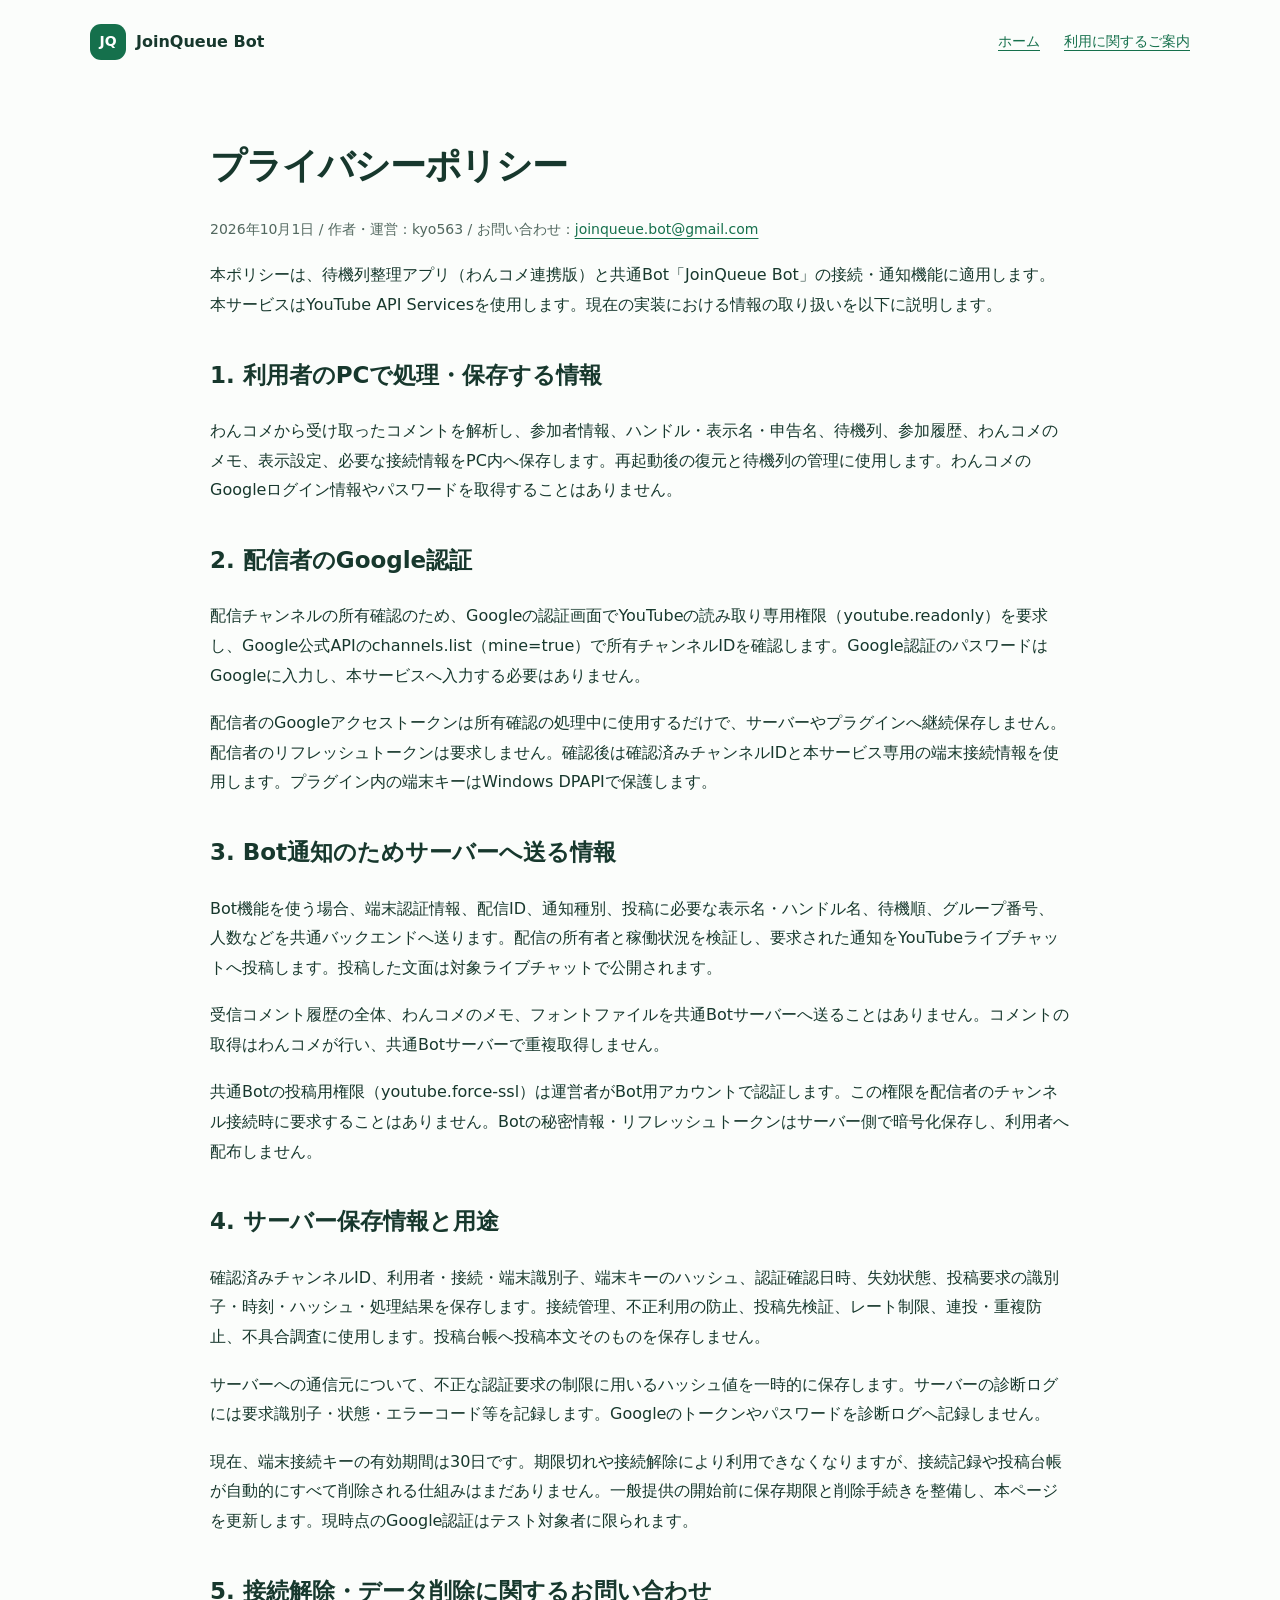
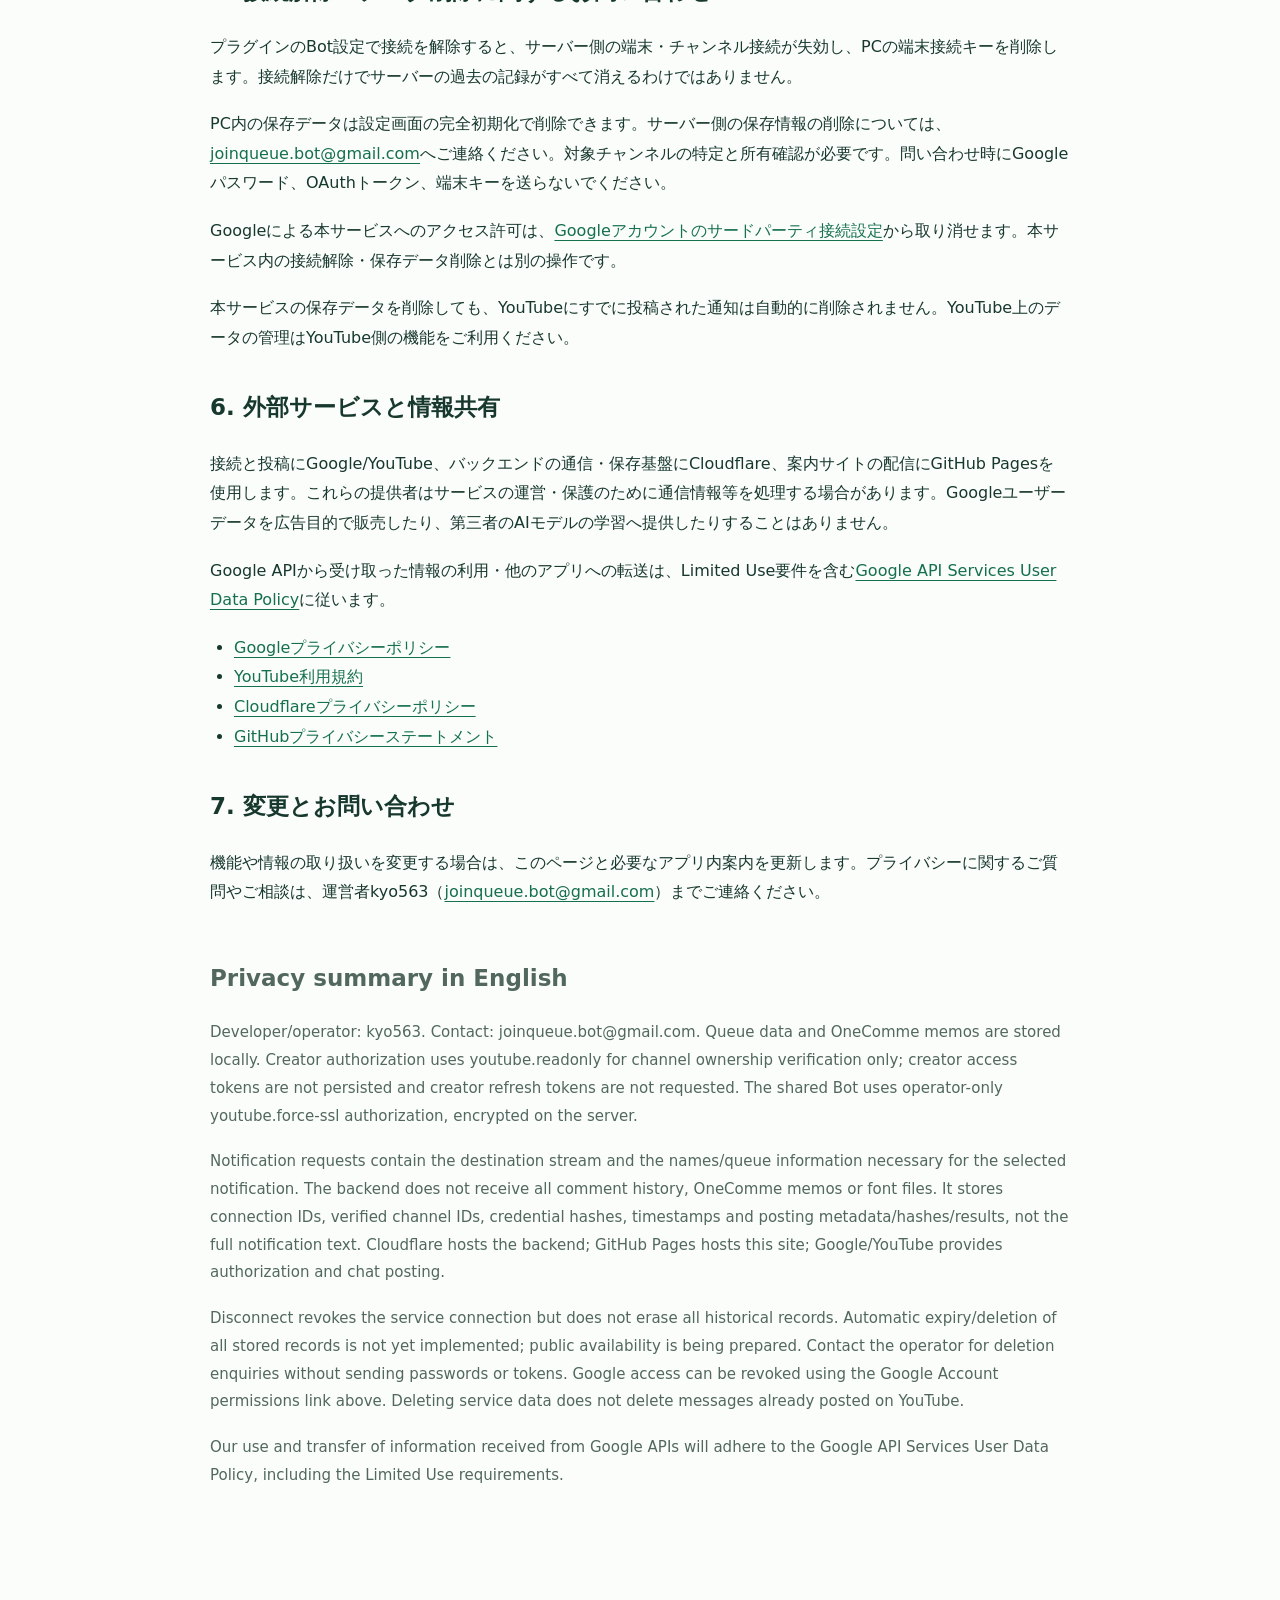
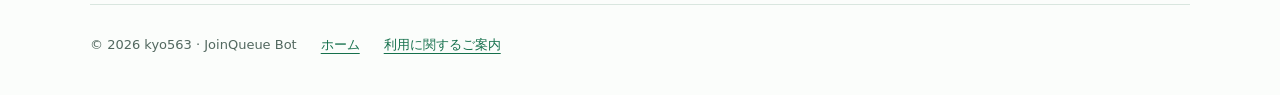
==== privacy.html @ 66d7b916 "Publish JoinQueue application and privacy information" ====
<!doctype html>
<html lang="ja"><head><meta charset="utf-8"><meta name="viewport" content="width=device-width,initial-scale=1"><meta name="author" content="kyo563"><title>プライバシーポリシー | JoinQueue Bot</title><link rel="stylesheet" href="styles.css"></head>
<body><header class="wrap nav"><a class="brand" href="./"><span class="mark" aria-hidden="true">JQ</span> JoinQueue Bot</a><nav><a href="./">ホーム</a><a href="terms.html">利用に関するご案内</a></nav></header><main class="wrap document"><h1>プライバシーポリシー</h1><p class="meta">2026年10月1日 / 作者・運営：kyo563 / お問い合わせ：<a href="mailto:joinqueue.bot@gmail.com">joinqueue.bot@gmail.com</a></p><p>本ポリシーは、待機列整理アプリ（わんコメ連携版）と共通Bot「JoinQueue Bot」の接続・通知機能に適用します。本サービスはYouTube API Servicesを使用します。現在の実装における情報の取り扱いを以下に説明します。</p>
<h2>1. 利用者のPCで処理・保存する情報</h2><p>わんコメから受け取ったコメントを解析し、参加者情報、ハンドル・表示名・申告名、待機列、参加履歴、わんコメのメモ、表示設定、必要な接続情報をPC内へ保存します。再起動後の復元と待機列の管理に使用します。わんコメのGoogleログイン情報やパスワードを取得することはありません。</p>
<h2>2. 配信者のGoogle認証</h2><p>配信チャンネルの所有確認のため、Googleの認証画面でYouTubeの読み取り専用権限（youtube.readonly）を要求し、Google公式APIのchannels.list（mine=true）で所有チャンネルIDを確認します。Google認証のパスワードはGoogleに入力し、本サービスへ入力する必要はありません。</p><p>配信者のGoogleアクセストークンは所有確認の処理中に使用するだけで、サーバーやプラグインへ継続保存しません。配信者のリフレッシュトークンは要求しません。確認後は確認済みチャンネルIDと本サービス専用の端末接続情報を使用します。プラグイン内の端末キーはWindows DPAPIで保護します。</p>
<h2>3. Bot通知のためサーバーへ送る情報</h2><p>Bot機能を使う場合、端末認証情報、配信ID、通知種別、投稿に必要な表示名・ハンドル名、待機順、グループ番号、人数などを共通バックエンドへ送ります。配信の所有者と稼働状況を検証し、要求された通知をYouTubeライブチャットへ投稿します。投稿した文面は対象ライブチャットで公開されます。</p><p>受信コメント履歴の全体、わんコメのメモ、フォントファイルを共通Botサーバーへ送ることはありません。コメントの取得はわんコメが行い、共通Botサーバーで重複取得しません。</p><p>共通Botの投稿用権限（youtube.force-ssl）は運営者がBot用アカウントで認証します。この権限を配信者のチャンネル接続時に要求することはありません。Botの秘密情報・リフレッシュトークンはサーバー側で暗号化保存し、利用者へ配布しません。</p>
<h2>4. サーバー保存情報と用途</h2><p>確認済みチャンネルID、利用者・接続・端末識別子、端末キーのハッシュ、認証確認日時、失効状態、投稿要求の識別子・時刻・ハッシュ・処理結果を保存します。接続管理、不正利用の防止、投稿先検証、レート制限、連投・重複防止、不具合調査に使用します。投稿台帳へ投稿本文そのものを保存しません。</p><p>サーバーへの通信元について、不正な認証要求の制限に用いるハッシュ値を一時的に保存します。サーバーの診断ログには要求識別子・状態・エラーコード等を記録します。Googleのトークンやパスワードを診断ログへ記録しません。</p><p>現在、端末接続キーの有効期間は30日です。期限切れや接続解除により利用できなくなりますが、接続記録や投稿台帳が自動的にすべて削除される仕組みはまだありません。一般提供の開始前に保存期限と削除手続きを整備し、本ページを更新します。現時点のGoogle認証はテスト対象者に限られます。</p>
<h2>5. 接続解除・データ削除に関するお問い合わせ</h2><p>プラグインのBot設定で接続を解除すると、サーバー側の端末・チャンネル接続が失効し、PCの端末接続キーを削除します。接続解除だけでサーバーの過去の記録がすべて消えるわけではありません。</p><p>PC内の保存データは設定画面の完全初期化で削除できます。サーバー側の保存情報の削除については、<a href="mailto:joinqueue.bot@gmail.com">joinqueue.bot@gmail.com</a>へご連絡ください。対象チャンネルの特定と所有確認が必要です。問い合わせ時にGoogleパスワード、OAuthトークン、端末キーを送らないでください。</p><p>Googleによる本サービスへのアクセス許可は、<a href="https://security.google.com/settings/security/permissions">Googleアカウントのサードパーティ接続設定</a>から取り消せます。本サービス内の接続解除・保存データ削除とは別の操作です。</p><p>本サービスの保存データを削除しても、YouTubeにすでに投稿された通知は自動的に削除されません。YouTube上のデータの管理はYouTube側の機能をご利用ください。</p>
<h2>6. 外部サービスと情報共有</h2><p>接続と投稿にGoogle/YouTube、バックエンドの通信・保存基盤にCloudflare、案内サイトの配信にGitHub Pagesを使用します。これらの提供者はサービスの運営・保護のために通信情報等を処理する場合があります。Googleユーザーデータを広告目的で販売したり、第三者のAIモデルの学習へ提供したりすることはありません。</p><p>Google APIから受け取った情報の利用・他のアプリへの転送は、Limited Use要件を含む<a href="https://developers.google.com/terms/api-services-user-data-policy">Google API Services User Data Policy</a>に従います。</p><ul><li><a href="https://policies.google.com/privacy">Googleプライバシーポリシー</a></li><li><a href="https://www.youtube.com/t/terms">YouTube利用規約</a></li><li><a href="https://www.cloudflare.com/privacypolicy/">Cloudflareプライバシーポリシー</a></li><li><a href="https://docs.github.com/en/site-policy/privacy-policies/github-general-privacy-statement">GitHubプライバシーステートメント</a></li></ul>
<h2>7. 変更とお問い合わせ</h2><p>機能や情報の取り扱いを変更する場合は、このページと必要なアプリ内案内を更新します。プライバシーに関するご質問やご相談は、運営者kyo563（<a href="mailto:joinqueue.bot@gmail.com">joinqueue.bot@gmail.com</a>）までご連絡ください。</p>
<section lang="en" class="english"><h2>Privacy summary in English</h2><p>Developer/operator: kyo563. Contact: joinqueue.bot@gmail.com. Queue data and OneComme memos are stored locally. Creator authorization uses youtube.readonly for channel ownership verification only; creator access tokens are not persisted and creator refresh tokens are not requested. The shared Bot uses operator-only youtube.force-ssl authorization, encrypted on the server.</p><p>Notification requests contain the destination stream and the names/queue information necessary for the selected notification. The backend does not receive all comment history, OneComme memos or font files. It stores connection IDs, verified channel IDs, credential hashes, timestamps and posting metadata/hashes/results, not the full notification text. Cloudflare hosts the backend; GitHub Pages hosts this site; Google/YouTube provides authorization and chat posting.</p><p>Disconnect revokes the service connection but does not erase all historical records. Automatic expiry/deletion of all stored records is not yet implemented; public availability is being prepared. Contact the operator for deletion enquiries without sending passwords or tokens. Google access can be revoked using the Google Account permissions link above. Deleting service data does not delete messages already posted on YouTube.</p><p>Our use and transfer of information received from Google APIs will adhere to the Google API Services User Data Policy, including the Limited Use requirements.</p></section>
</main><footer class="wrap"><span>© 2026 kyo563 · JoinQueue Bot</span><a href="./">ホーム</a><a href="terms.html">利用に関するご案内</a></footer></body></html>
---- styles.css ----
:root{color-scheme:light;--ink:#17382d;--muted:#52685f;--green:#15704c;--line:#d9e6df;--paper:#fbfdfb;--wash:#eff7f0}*{box-sizing:border-box}html{scroll-behavior:smooth}body{margin:0;background:var(--paper);color:var(--ink);font:16px/1.85 system-ui,-apple-system,"Segoe UI","Yu Gothic",sans-serif}a{color:var(--green);text-underline-offset:4px}a:hover{color:#0a422c}a:focus-visible{outline:3px solid #66a980;outline-offset:4px}.wrap{width:min(1100px,calc(100% - 48px));margin:auto}.nav{display:flex;align-items:center;justify-content:space-between;gap:24px;padding:24px 0}.brand{display:flex;align-items:center;gap:10px;text-decoration:none;font-weight:750;color:var(--ink);white-space:nowrap}.mark{display:grid;place-items:center;width:36px;height:36px;border-radius:11px;background:var(--green);color:white;font-size:14px}.nav nav{display:flex;gap:24px;font-size:14px}.hero{padding:72px 0 80px}.eyebrow{color:var(--green);font-size:13px;font-weight:750;letter-spacing:.08em}h1{font-size:clamp(34px,5.3vw,62px);line-height:1.35;letter-spacing:-.03em;margin:18px 0 26px}h2{font-size:26px;line-height:1.5;margin:0 0 24px}h3{font-size:20px;line-height:1.6;margin:14px 0}p{margin:0 0 18px}.lead{font-size:19px;color:var(--muted)}.actions{display:flex;gap:14px;flex-wrap:wrap;margin:30px 0 18px}.button{display:inline-block;padding:12px 22px;border-radius:10px;background:var(--green);color:white;text-decoration:none;font-weight:650;border:1px solid var(--green)}.button:hover{background:#10583c;color:white}.secondary{background:white;color:var(--green)}.secondary:hover{background:var(--wash);color:var(--green)}.small{font-size:13px;color:var(--muted)}.cards{display:grid;grid-template-columns:repeat(3,1fr);gap:20px}.cards article{background:var(--wash);padding:28px;border-radius:16px}.cards p:last-child{font-size:15px;color:var(--muted);margin-bottom:0}.panel{margin:56px 0;padding:32px;border:1px solid var(--line);border-radius:16px;background:white}.panel ol{padding-left:24px}.panel li{padding-left:4px;margin:12px 0}.notice{padding:16px 20px;border-left:4px solid #59916b;background:var(--wash);font-size:14px}.english{margin:54px 0;color:var(--muted);font-size:15px}code{font-size:.9em;overflow-wrap:anywhere}footer{border-top:1px solid var(--line);padding:28px 0 38px;display:flex;gap:24px;flex-wrap:wrap;font-size:13px;color:var(--muted)}.document{max-width:860px;padding:40px 0 60px}.document h1{font-size:36px}.document h2{font-size:23px;margin-top:38px}.document ul{padding-left:24px}.document .meta{color:var(--muted);font-size:14px}.document a{overflow-wrap:anywhere}@media(max-width:760px){.wrap{width:calc(100% - 32px)}.nav{align-items:flex-start;flex-direction:column;gap:12px}.nav nav{gap:18px;flex-wrap:wrap}.hero{padding:38px 0 48px}.lead{font-size:17px}.cards{grid-template-columns:1fr}.panel{padding:22px;margin:36px 0}.document h1{font-size:28px}.document{padding-top:24px}footer{gap:14px}}
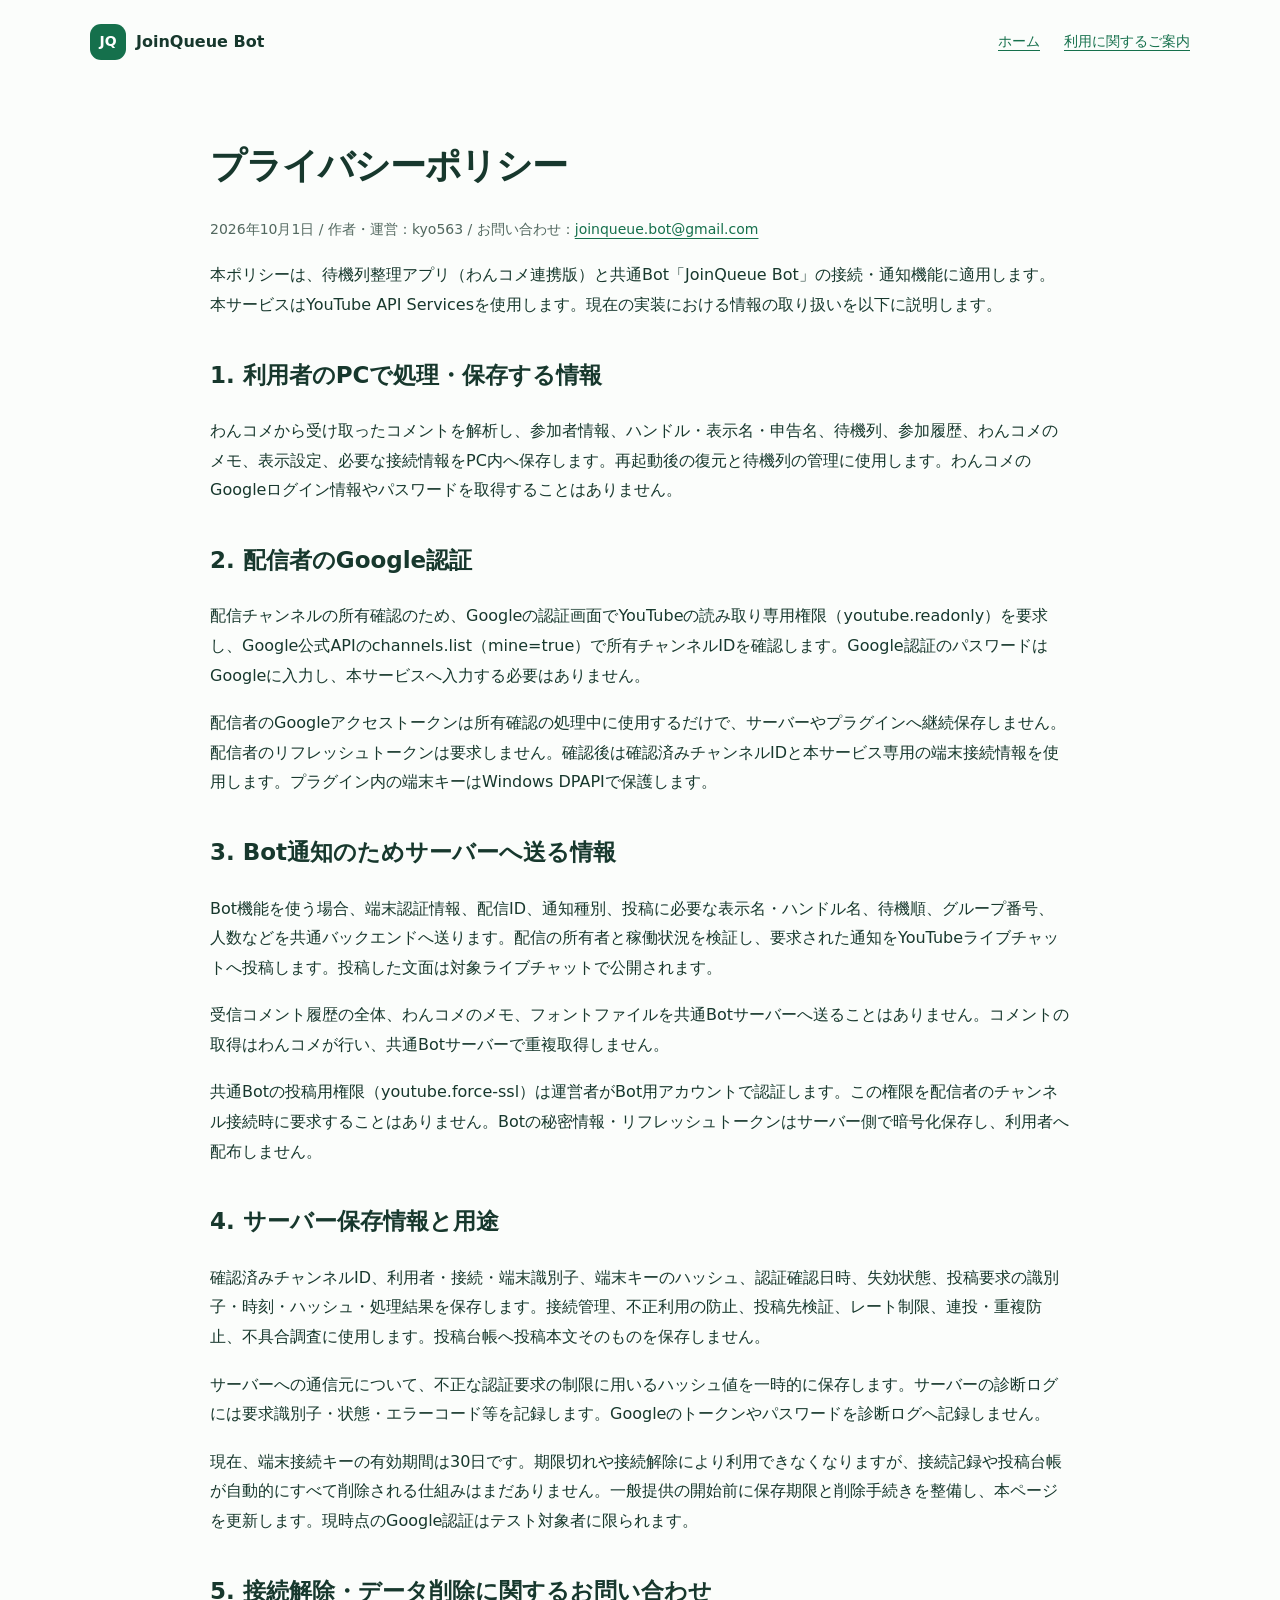
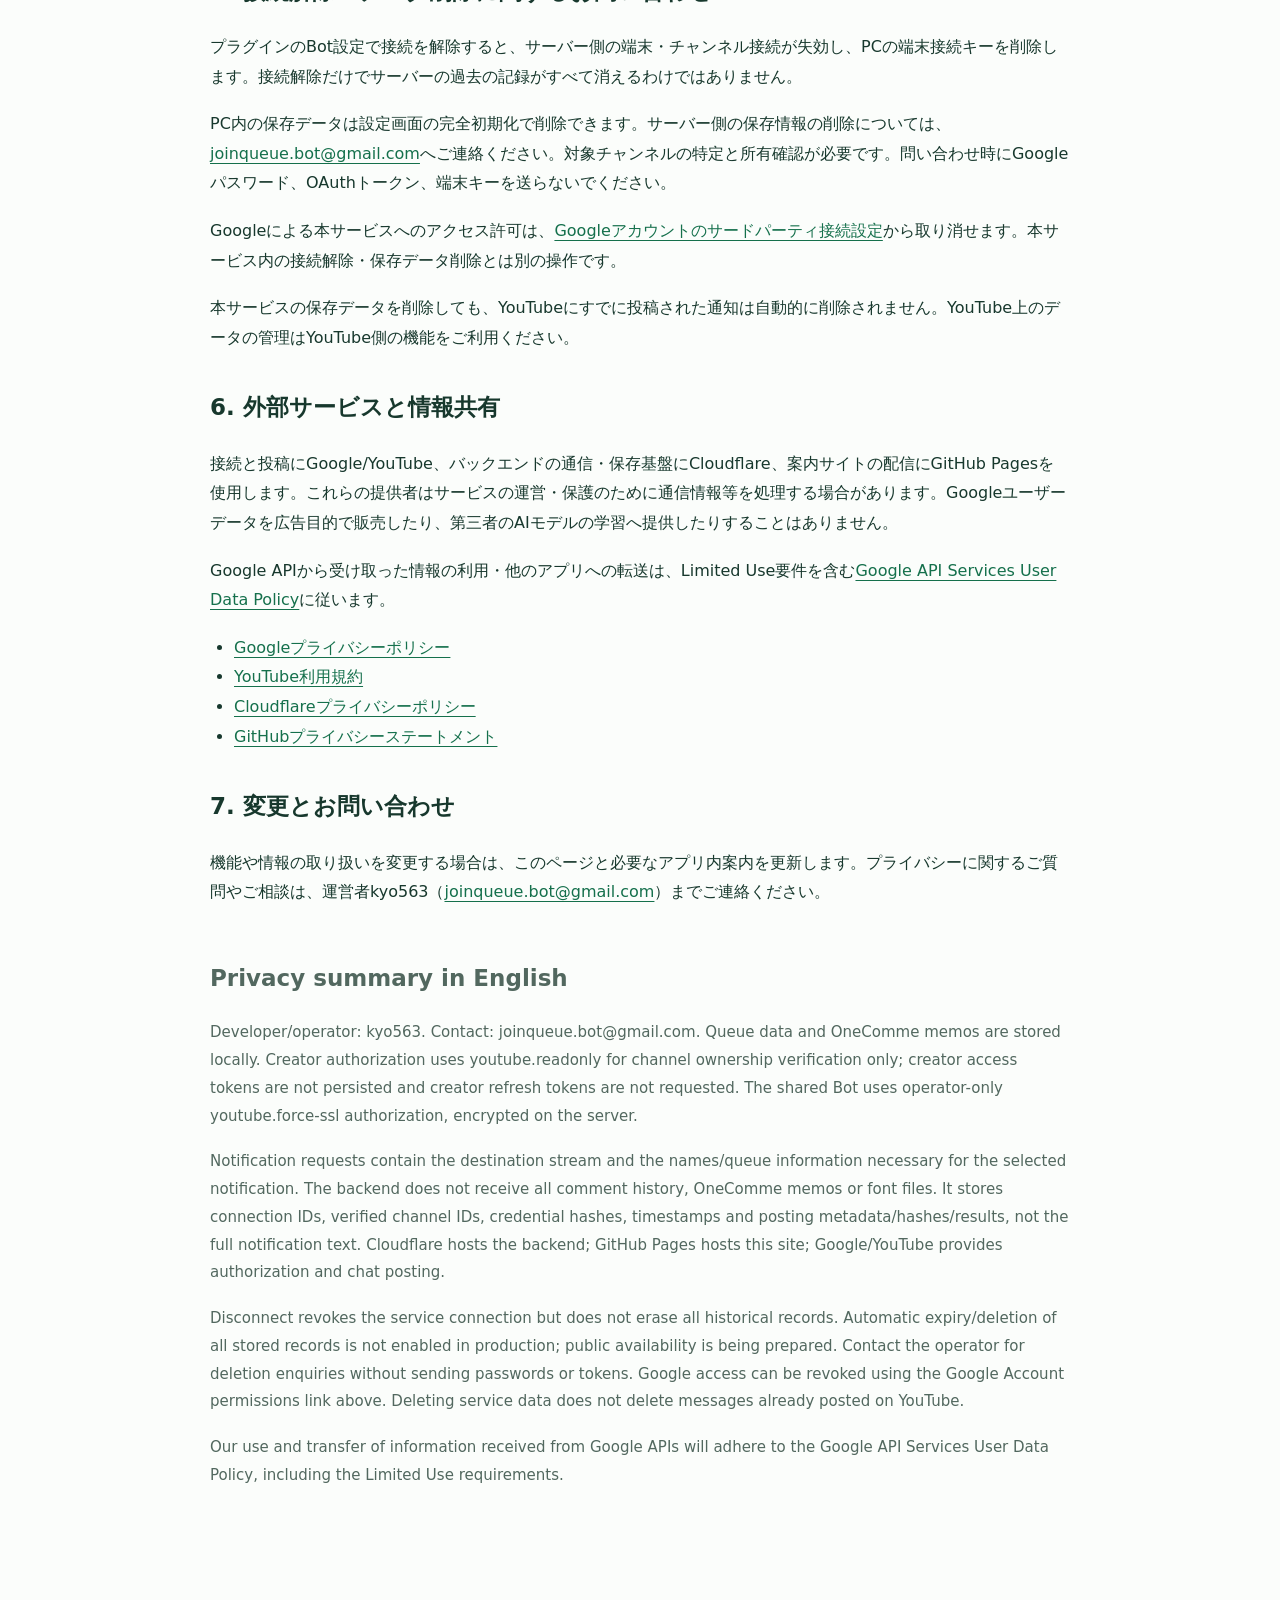
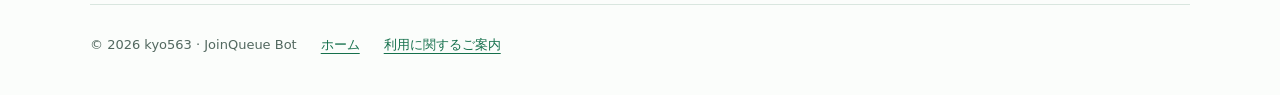
==== commit 7045b111: "Clarify production data lifecycle is not enabled" ====
--- a/privacy.html
+++ b/privacy.html
@@ -8,5 +8,5 @@
 <h2>5. 接続解除・データ削除に関するお問い合わせ</h2><p>プラグインのBot設定で接続を解除すると、サーバー側の端末・チャンネル接続が失効し、PCの端末接続キーを削除します。接続解除だけでサーバーの過去の記録がすべて消えるわけではありません。</p><p>PC内の保存データは設定画面の完全初期化で削除できます。サーバー側の保存情報の削除については、<a href="mailto:joinqueue.bot@gmail.com">joinqueue.bot@gmail.com</a>へご連絡ください。対象チャンネルの特定と所有確認が必要です。問い合わせ時にGoogleパスワード、OAuthトークン、端末キーを送らないでください。</p><p>Googleによる本サービスへのアクセス許可は、<a href="https://security.google.com/settings/security/permissions">Googleアカウントのサードパーティ接続設定</a>から取り消せます。本サービス内の接続解除・保存データ削除とは別の操作です。</p><p>本サービスの保存データを削除しても、YouTubeにすでに投稿された通知は自動的に削除されません。YouTube上のデータの管理はYouTube側の機能をご利用ください。</p>
 <h2>6. 外部サービスと情報共有</h2><p>接続と投稿にGoogle/YouTube、バックエンドの通信・保存基盤にCloudflare、案内サイトの配信にGitHub Pagesを使用します。これらの提供者はサービスの運営・保護のために通信情報等を処理する場合があります。Googleユーザーデータを広告目的で販売したり、第三者のAIモデルの学習へ提供したりすることはありません。</p><p>Google APIから受け取った情報の利用・他のアプリへの転送は、Limited Use要件を含む<a href="https://developers.google.com/terms/api-services-user-data-policy">Google API Services User Data Policy</a>に従います。</p><ul><li><a href="https://policies.google.com/privacy">Googleプライバシーポリシー</a></li><li><a href="https://www.youtube.com/t/terms">YouTube利用規約</a></li><li><a href="https://www.cloudflare.com/privacypolicy/">Cloudflareプライバシーポリシー</a></li><li><a href="https://docs.github.com/en/site-policy/privacy-policies/github-general-privacy-statement">GitHubプライバシーステートメント</a></li></ul>
 <h2>7. 変更とお問い合わせ</h2><p>機能や情報の取り扱いを変更する場合は、このページと必要なアプリ内案内を更新します。プライバシーに関するご質問やご相談は、運営者kyo563（<a href="mailto:joinqueue.bot@gmail.com">joinqueue.bot@gmail.com</a>）までご連絡ください。</p>
-<section lang="en" class="english"><h2>Privacy summary in English</h2><p>Developer/operator: kyo563. Contact: joinqueue.bot@gmail.com. Queue data and OneComme memos are stored locally. Creator authorization uses youtube.readonly for channel ownership verification only; creator access tokens are not persisted and creator refresh tokens are not requested. The shared Bot uses operator-only youtube.force-ssl authorization, encrypted on the server.</p><p>Notification requests contain the destination stream and the names/queue information necessary for the selected notification. The backend does not receive all comment history, OneComme memos or font files. It stores connection IDs, verified channel IDs, credential hashes, timestamps and posting metadata/hashes/results, not the full notification text. Cloudflare hosts the backend; GitHub Pages hosts this site; Google/YouTube provides authorization and chat posting.</p><p>Disconnect revokes the service connection but does not erase all historical records. Automatic expiry/deletion of all stored records is not yet implemented; public availability is being prepared. Contact the operator for deletion enquiries without sending passwords or tokens. Google access can be revoked using the Google Account permissions link above. Deleting service data does not delete messages already posted on YouTube.</p><p>Our use and transfer of information received from Google APIs will adhere to the Google API Services User Data Policy, including the Limited Use requirements.</p></section>
+<section lang="en" class="english"><h2>Privacy summary in English</h2><p>Developer/operator: kyo563. Contact: joinqueue.bot@gmail.com. Queue data and OneComme memos are stored locally. Creator authorization uses youtube.readonly for channel ownership verification only; creator access tokens are not persisted and creator refresh tokens are not requested. The shared Bot uses operator-only youtube.force-ssl authorization, encrypted on the server.</p><p>Notification requests contain the destination stream and the names/queue information necessary for the selected notification. The backend does not receive all comment history, OneComme memos or font files. It stores connection IDs, verified channel IDs, credential hashes, timestamps and posting metadata/hashes/results, not the full notification text. Cloudflare hosts the backend; GitHub Pages hosts this site; Google/YouTube provides authorization and chat posting.</p><p>Disconnect revokes the service connection but does not erase all historical records. Automatic expiry/deletion of all stored records is not enabled in production; public availability is being prepared. Contact the operator for deletion enquiries without sending passwords or tokens. Google access can be revoked using the Google Account permissions link above. Deleting service data does not delete messages already posted on YouTube.</p><p>Our use and transfer of information received from Google APIs will adhere to the Google API Services User Data Policy, including the Limited Use requirements.</p></section>
 </main><footer class="wrap"><span>© 2026 kyo563 · JoinQueue Bot</span><a href="./">ホーム</a><a href="terms.html">利用に関するご案内</a></footer></body></html>
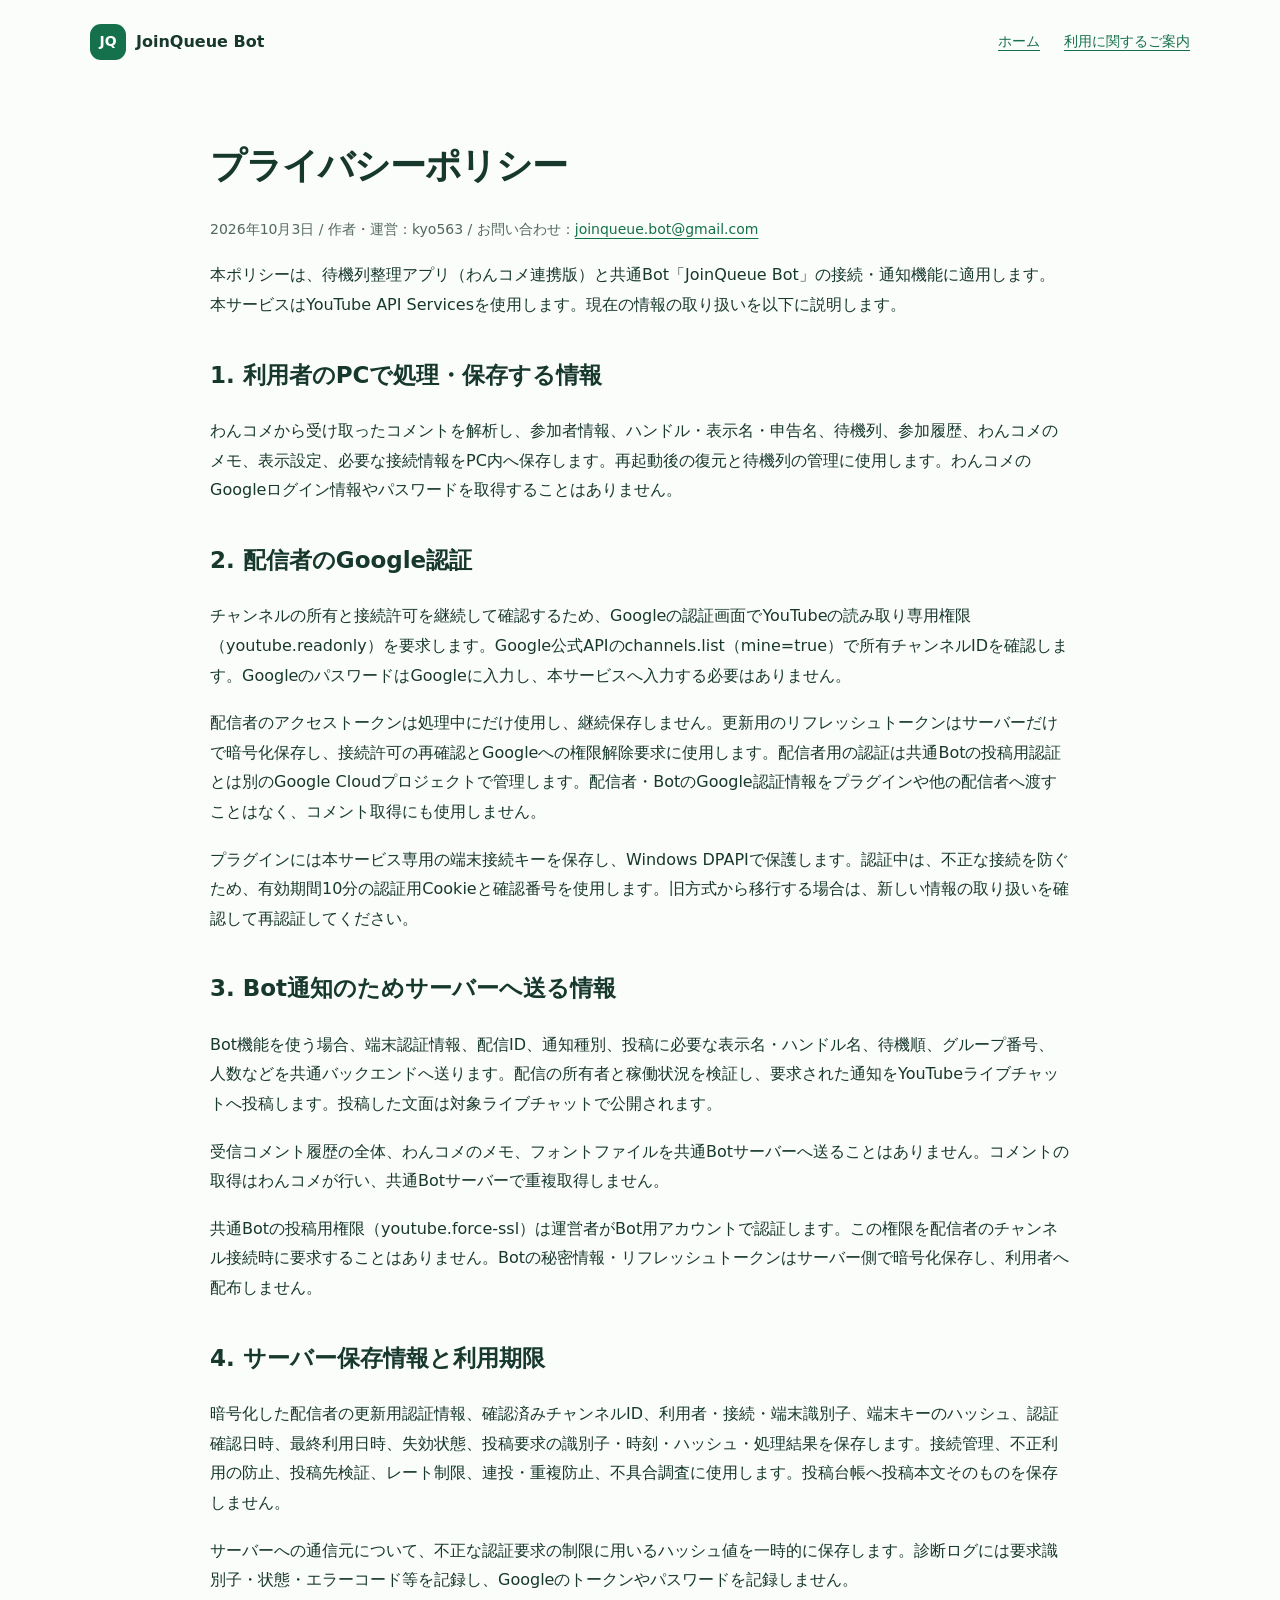
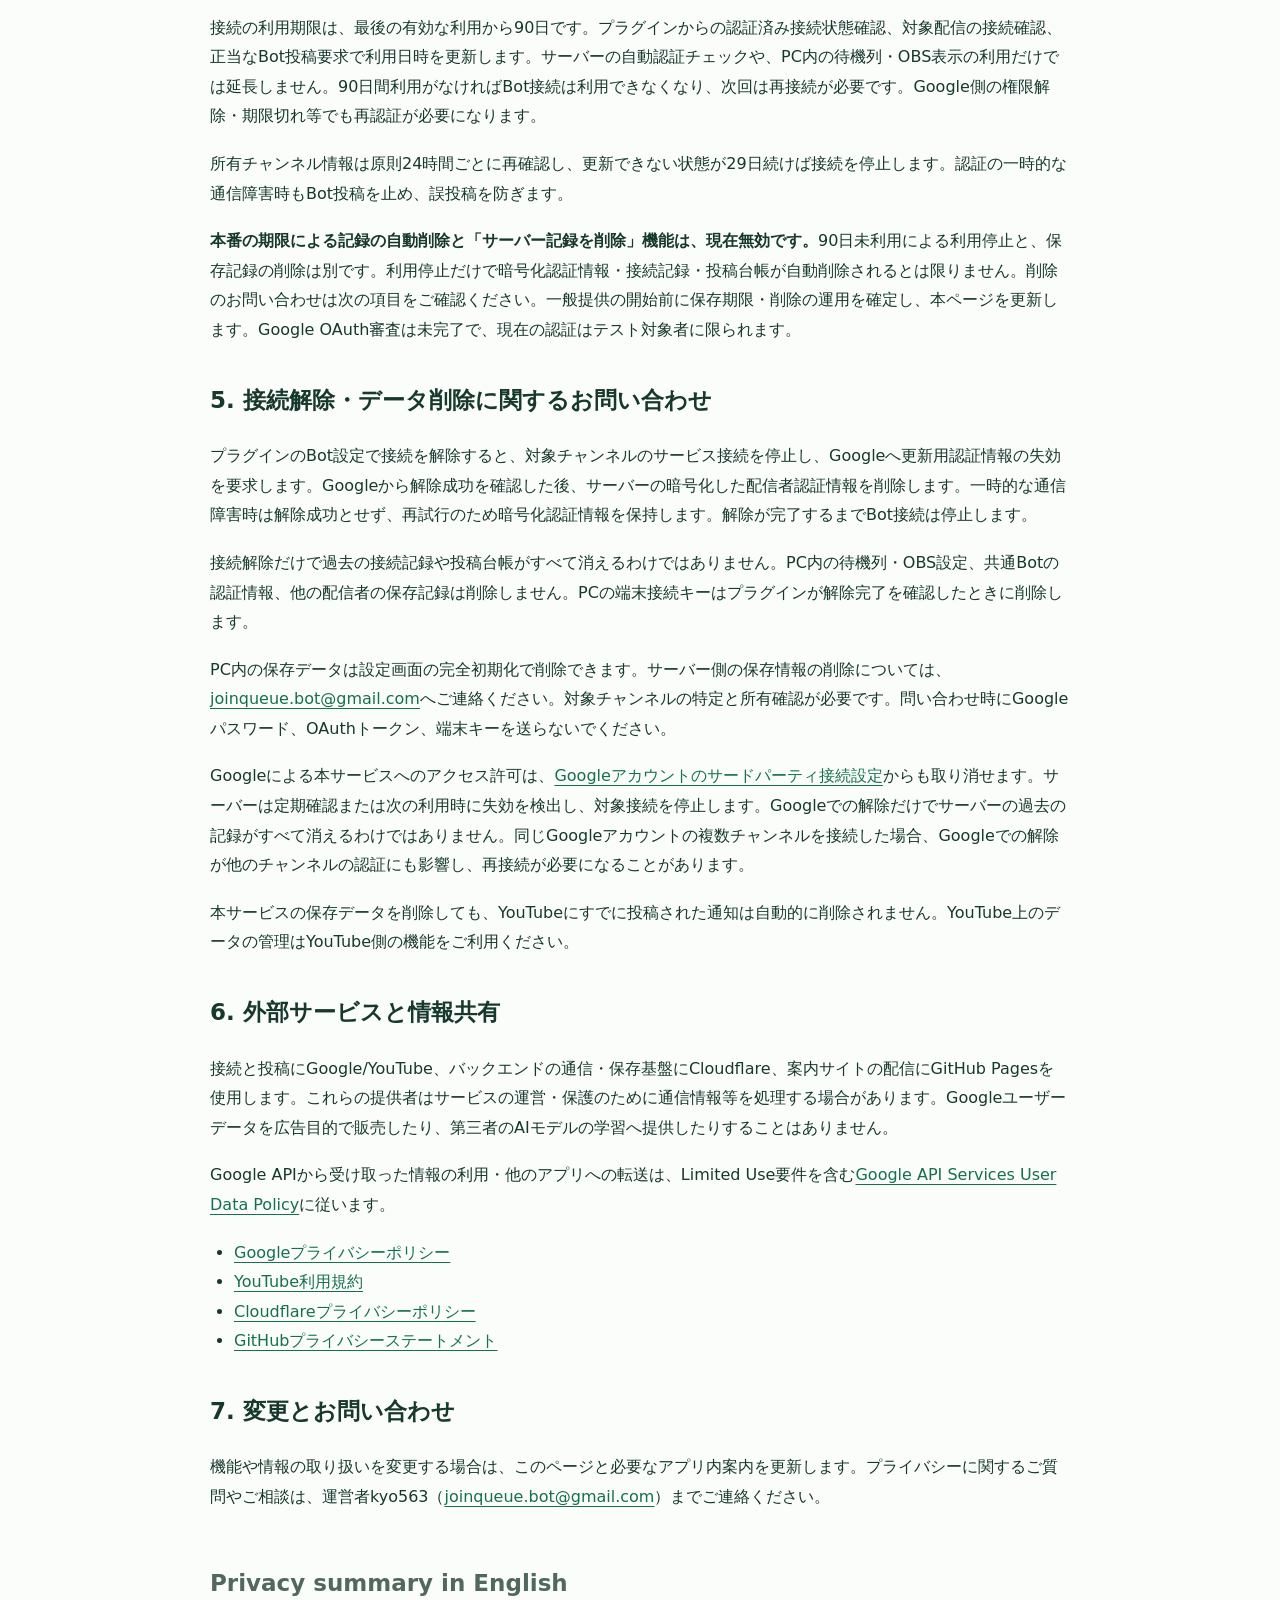
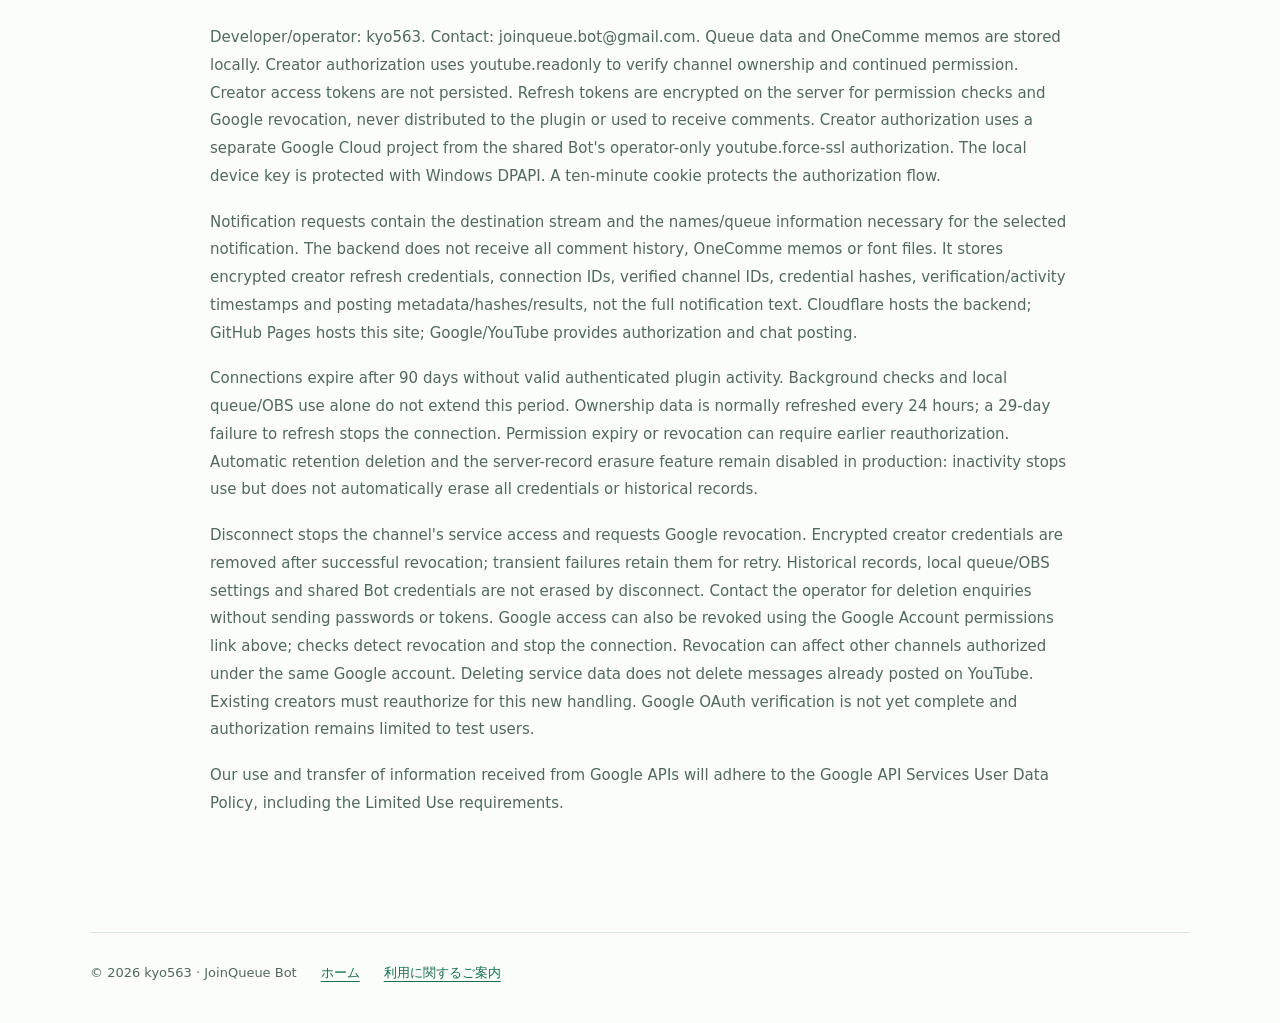
==== commit efac1094: "Update privacy policy for encrypted creator authorization" ====
--- a/privacy.html
+++ b/privacy.html
@@ -1,12 +1,12 @@
 <!doctype html>
 <html lang="ja"><head><meta charset="utf-8"><meta name="viewport" content="width=device-width,initial-scale=1"><meta name="author" content="kyo563"><title>プライバシーポリシー | JoinQueue Bot</title><link rel="stylesheet" href="styles.css"></head>
-<body><header class="wrap nav"><a class="brand" href="./"><span class="mark" aria-hidden="true">JQ</span> JoinQueue Bot</a><nav><a href="./">ホーム</a><a href="terms.html">利用に関するご案内</a></nav></header><main class="wrap document"><h1>プライバシーポリシー</h1><p class="meta">2026年10月1日 / 作者・運営：kyo563 / お問い合わせ：<a href="mailto:joinqueue.bot@gmail.com">joinqueue.bot@gmail.com</a></p><p>本ポリシーは、待機列整理アプリ（わんコメ連携版）と共通Bot「JoinQueue Bot」の接続・通知機能に適用します。本サービスはYouTube API Servicesを使用します。現在の実装における情報の取り扱いを以下に説明します。</p>
+<body><header class="wrap nav"><a class="brand" href="./"><span class="mark" aria-hidden="true">JQ</span> JoinQueue Bot</a><nav><a href="./">ホーム</a><a href="terms.html">利用に関するご案内</a></nav></header><main class="wrap document"><h1>プライバシーポリシー</h1><p class="meta">2026年10月3日 / 作者・運営：kyo563 / お問い合わせ：<a href="mailto:joinqueue.bot@gmail.com">joinqueue.bot@gmail.com</a></p><p>本ポリシーは、待機列整理アプリ（わんコメ連携版）と共通Bot「JoinQueue Bot」の接続・通知機能に適用します。本サービスはYouTube API Servicesを使用します。現在の情報の取り扱いを以下に説明します。</p>
 <h2>1. 利用者のPCで処理・保存する情報</h2><p>わんコメから受け取ったコメントを解析し、参加者情報、ハンドル・表示名・申告名、待機列、参加履歴、わんコメのメモ、表示設定、必要な接続情報をPC内へ保存します。再起動後の復元と待機列の管理に使用します。わんコメのGoogleログイン情報やパスワードを取得することはありません。</p>
-<h2>2. 配信者のGoogle認証</h2><p>配信チャンネルの所有確認のため、Googleの認証画面でYouTubeの読み取り専用権限（youtube.readonly）を要求し、Google公式APIのchannels.list（mine=true）で所有チャンネルIDを確認します。Google認証のパスワードはGoogleに入力し、本サービスへ入力する必要はありません。</p><p>配信者のGoogleアクセストークンは所有確認の処理中に使用するだけで、サーバーやプラグインへ継続保存しません。配信者のリフレッシュトークンは要求しません。確認後は確認済みチャンネルIDと本サービス専用の端末接続情報を使用します。プラグイン内の端末キーはWindows DPAPIで保護します。</p>
+<h2>2. 配信者のGoogle認証</h2><p>チャンネルの所有と接続許可を継続して確認するため、Googleの認証画面でYouTubeの読み取り専用権限（youtube.readonly）を要求します。Google公式APIのchannels.list（mine=true）で所有チャンネルIDを確認します。GoogleのパスワードはGoogleに入力し、本サービスへ入力する必要はありません。</p><p>配信者のアクセストークンは処理中にだけ使用し、継続保存しません。更新用のリフレッシュトークンはサーバーだけで暗号化保存し、接続許可の再確認とGoogleへの権限解除要求に使用します。配信者用の認証は共通Botの投稿用認証とは別のGoogle Cloudプロジェクトで管理します。配信者・BotのGoogle認証情報をプラグインや他の配信者へ渡すことはなく、コメント取得にも使用しません。</p><p>プラグインには本サービス専用の端末接続キーを保存し、Windows DPAPIで保護します。認証中は、不正な接続を防ぐため、有効期間10分の認証用Cookieと確認番号を使用します。旧方式から移行する場合は、新しい情報の取り扱いを確認して再認証してください。</p>
 <h2>3. Bot通知のためサーバーへ送る情報</h2><p>Bot機能を使う場合、端末認証情報、配信ID、通知種別、投稿に必要な表示名・ハンドル名、待機順、グループ番号、人数などを共通バックエンドへ送ります。配信の所有者と稼働状況を検証し、要求された通知をYouTubeライブチャットへ投稿します。投稿した文面は対象ライブチャットで公開されます。</p><p>受信コメント履歴の全体、わんコメのメモ、フォントファイルを共通Botサーバーへ送ることはありません。コメントの取得はわんコメが行い、共通Botサーバーで重複取得しません。</p><p>共通Botの投稿用権限（youtube.force-ssl）は運営者がBot用アカウントで認証します。この権限を配信者のチャンネル接続時に要求することはありません。Botの秘密情報・リフレッシュトークンはサーバー側で暗号化保存し、利用者へ配布しません。</p>
-<h2>4. サーバー保存情報と用途</h2><p>確認済みチャンネルID、利用者・接続・端末識別子、端末キーのハッシュ、認証確認日時、失効状態、投稿要求の識別子・時刻・ハッシュ・処理結果を保存します。接続管理、不正利用の防止、投稿先検証、レート制限、連投・重複防止、不具合調査に使用します。投稿台帳へ投稿本文そのものを保存しません。</p><p>サーバーへの通信元について、不正な認証要求の制限に用いるハッシュ値を一時的に保存します。サーバーの診断ログには要求識別子・状態・エラーコード等を記録します。Googleのトークンやパスワードを診断ログへ記録しません。</p><p>現在、端末接続キーの有効期間は30日です。期限切れや接続解除により利用できなくなりますが、接続記録や投稿台帳が自動的にすべて削除される仕組みはまだありません。一般提供の開始前に保存期限と削除手続きを整備し、本ページを更新します。現時点のGoogle認証はテスト対象者に限られます。</p>
-<h2>5. 接続解除・データ削除に関するお問い合わせ</h2><p>プラグインのBot設定で接続を解除すると、サーバー側の端末・チャンネル接続が失効し、PCの端末接続キーを削除します。接続解除だけでサーバーの過去の記録がすべて消えるわけではありません。</p><p>PC内の保存データは設定画面の完全初期化で削除できます。サーバー側の保存情報の削除については、<a href="mailto:joinqueue.bot@gmail.com">joinqueue.bot@gmail.com</a>へご連絡ください。対象チャンネルの特定と所有確認が必要です。問い合わせ時にGoogleパスワード、OAuthトークン、端末キーを送らないでください。</p><p>Googleによる本サービスへのアクセス許可は、<a href="https://security.google.com/settings/security/permissions">Googleアカウントのサードパーティ接続設定</a>から取り消せます。本サービス内の接続解除・保存データ削除とは別の操作です。</p><p>本サービスの保存データを削除しても、YouTubeにすでに投稿された通知は自動的に削除されません。YouTube上のデータの管理はYouTube側の機能をご利用ください。</p>
+<h2>4. サーバー保存情報と利用期限</h2><p>暗号化した配信者の更新用認証情報、確認済みチャンネルID、利用者・接続・端末識別子、端末キーのハッシュ、認証確認日時、最終利用日時、失効状態、投稿要求の識別子・時刻・ハッシュ・処理結果を保存します。接続管理、不正利用の防止、投稿先検証、レート制限、連投・重複防止、不具合調査に使用します。投稿台帳へ投稿本文そのものを保存しません。</p><p>サーバーへの通信元について、不正な認証要求の制限に用いるハッシュ値を一時的に保存します。診断ログには要求識別子・状態・エラーコード等を記録し、Googleのトークンやパスワードを記録しません。</p><p>接続の利用期限は、最後の有効な利用から90日です。プラグインからの認証済み接続状態確認、対象配信の接続確認、正当なBot投稿要求で利用日時を更新します。サーバーの自動認証チェックや、PC内の待機列・OBS表示の利用だけでは延長しません。90日間利用がなければBot接続は利用できなくなり、次回は再接続が必要です。Google側の権限解除・期限切れ等でも再認証が必要になります。</p><p>所有チャンネル情報は原則24時間ごとに再確認し、更新できない状態が29日続けば接続を停止します。認証の一時的な通信障害時もBot投稿を止め、誤投稿を防ぎます。</p><p><strong>本番の期限による記録の自動削除と「サーバー記録を削除」機能は、現在無効です。</strong>90日未利用による利用停止と、保存記録の削除は別です。利用停止だけで暗号化認証情報・接続記録・投稿台帳が自動削除されるとは限りません。削除のお問い合わせは次の項目をご確認ください。一般提供の開始前に保存期限・削除の運用を確定し、本ページを更新します。Google OAuth審査は未完了で、現在の認証はテスト対象者に限られます。</p>
+<h2>5. 接続解除・データ削除に関するお問い合わせ</h2><p>プラグインのBot設定で接続を解除すると、対象チャンネルのサービス接続を停止し、Googleへ更新用認証情報の失効を要求します。Googleから解除成功を確認した後、サーバーの暗号化した配信者認証情報を削除します。一時的な通信障害時は解除成功とせず、再試行のため暗号化認証情報を保持します。解除が完了するまでBot接続は停止します。</p><p>接続解除だけで過去の接続記録や投稿台帳がすべて消えるわけではありません。PC内の待機列・OBS設定、共通Botの認証情報、他の配信者の保存記録は削除しません。PCの端末接続キーはプラグインが解除完了を確認したときに削除します。</p><p>PC内の保存データは設定画面の完全初期化で削除できます。サーバー側の保存情報の削除については、<a href="mailto:joinqueue.bot@gmail.com">joinqueue.bot@gmail.com</a>へご連絡ください。対象チャンネルの特定と所有確認が必要です。問い合わせ時にGoogleパスワード、OAuthトークン、端末キーを送らないでください。</p><p>Googleによる本サービスへのアクセス許可は、<a href="https://security.google.com/settings/security/permissions">Googleアカウントのサードパーティ接続設定</a>からも取り消せます。サーバーは定期確認または次の利用時に失効を検出し、対象接続を停止します。Googleでの解除だけでサーバーの過去の記録がすべて消えるわけではありません。同じGoogleアカウントの複数チャンネルを接続した場合、Googleでの解除が他のチャンネルの認証にも影響し、再接続が必要になることがあります。</p><p>本サービスの保存データを削除しても、YouTubeにすでに投稿された通知は自動的に削除されません。YouTube上のデータの管理はYouTube側の機能をご利用ください。</p>
 <h2>6. 外部サービスと情報共有</h2><p>接続と投稿にGoogle/YouTube、バックエンドの通信・保存基盤にCloudflare、案内サイトの配信にGitHub Pagesを使用します。これらの提供者はサービスの運営・保護のために通信情報等を処理する場合があります。Googleユーザーデータを広告目的で販売したり、第三者のAIモデルの学習へ提供したりすることはありません。</p><p>Google APIから受け取った情報の利用・他のアプリへの転送は、Limited Use要件を含む<a href="https://developers.google.com/terms/api-services-user-data-policy">Google API Services User Data Policy</a>に従います。</p><ul><li><a href="https://policies.google.com/privacy">Googleプライバシーポリシー</a></li><li><a href="https://www.youtube.com/t/terms">YouTube利用規約</a></li><li><a href="https://www.cloudflare.com/privacypolicy/">Cloudflareプライバシーポリシー</a></li><li><a href="https://docs.github.com/en/site-policy/privacy-policies/github-general-privacy-statement">GitHubプライバシーステートメント</a></li></ul>
 <h2>7. 変更とお問い合わせ</h2><p>機能や情報の取り扱いを変更する場合は、このページと必要なアプリ内案内を更新します。プライバシーに関するご質問やご相談は、運営者kyo563（<a href="mailto:joinqueue.bot@gmail.com">joinqueue.bot@gmail.com</a>）までご連絡ください。</p>
-<section lang="en" class="english"><h2>Privacy summary in English</h2><p>Developer/operator: kyo563. Contact: joinqueue.bot@gmail.com. Queue data and OneComme memos are stored locally. Creator authorization uses youtube.readonly for channel ownership verification only; creator access tokens are not persisted and creator refresh tokens are not requested. The shared Bot uses operator-only youtube.force-ssl authorization, encrypted on the server.</p><p>Notification requests contain the destination stream and the names/queue information necessary for the selected notification. The backend does not receive all comment history, OneComme memos or font files. It stores connection IDs, verified channel IDs, credential hashes, timestamps and posting metadata/hashes/results, not the full notification text. Cloudflare hosts the backend; GitHub Pages hosts this site; Google/YouTube provides authorization and chat posting.</p><p>Disconnect revokes the service connection but does not erase all historical records. Automatic expiry/deletion of all stored records is not enabled in production; public availability is being prepared. Contact the operator for deletion enquiries without sending passwords or tokens. Google access can be revoked using the Google Account permissions link above. Deleting service data does not delete messages already posted on YouTube.</p><p>Our use and transfer of information received from Google APIs will adhere to the Google API Services User Data Policy, including the Limited Use requirements.</p></section>
+<section lang="en" class="english"><h2>Privacy summary in English</h2><p>Developer/operator: kyo563. Contact: joinqueue.bot@gmail.com. Queue data and OneComme memos are stored locally. Creator authorization uses youtube.readonly to verify channel ownership and continued permission. Creator access tokens are not persisted. Refresh tokens are encrypted on the server for permission checks and Google revocation, never distributed to the plugin or used to receive comments. Creator authorization uses a separate Google Cloud project from the shared Bot's operator-only youtube.force-ssl authorization. The local device key is protected with Windows DPAPI. A ten-minute cookie protects the authorization flow.</p><p>Notification requests contain the destination stream and the names/queue information necessary for the selected notification. The backend does not receive all comment history, OneComme memos or font files. It stores encrypted creator refresh credentials, connection IDs, verified channel IDs, credential hashes, verification/activity timestamps and posting metadata/hashes/results, not the full notification text. Cloudflare hosts the backend; GitHub Pages hosts this site; Google/YouTube provides authorization and chat posting.</p><p>Connections expire after 90 days without valid authenticated plugin activity. Background checks and local queue/OBS use alone do not extend this period. Ownership data is normally refreshed every 24 hours; a 29-day failure to refresh stops the connection. Permission expiry or revocation can require earlier reauthorization. Automatic retention deletion and the server-record erasure feature remain disabled in production: inactivity stops use but does not automatically erase all credentials or historical records.</p><p>Disconnect stops the channel's service access and requests Google revocation. Encrypted creator credentials are removed after successful revocation; transient failures retain them for retry. Historical records, local queue/OBS settings and shared Bot credentials are not erased by disconnect. Contact the operator for deletion enquiries without sending passwords or tokens. Google access can also be revoked using the Google Account permissions link above; checks detect revocation and stop the connection. Revocation can affect other channels authorized under the same Google account. Deleting service data does not delete messages already posted on YouTube. Existing creators must reauthorize for this new handling. Google OAuth verification is not yet complete and authorization remains limited to test users.</p><p>Our use and transfer of information received from Google APIs will adhere to the Google API Services User Data Policy, including the Limited Use requirements.</p></section>
 </main><footer class="wrap"><span>© 2026 kyo563 · JoinQueue Bot</span><a href="./">ホーム</a><a href="terms.html">利用に関するご案内</a></footer></body></html>
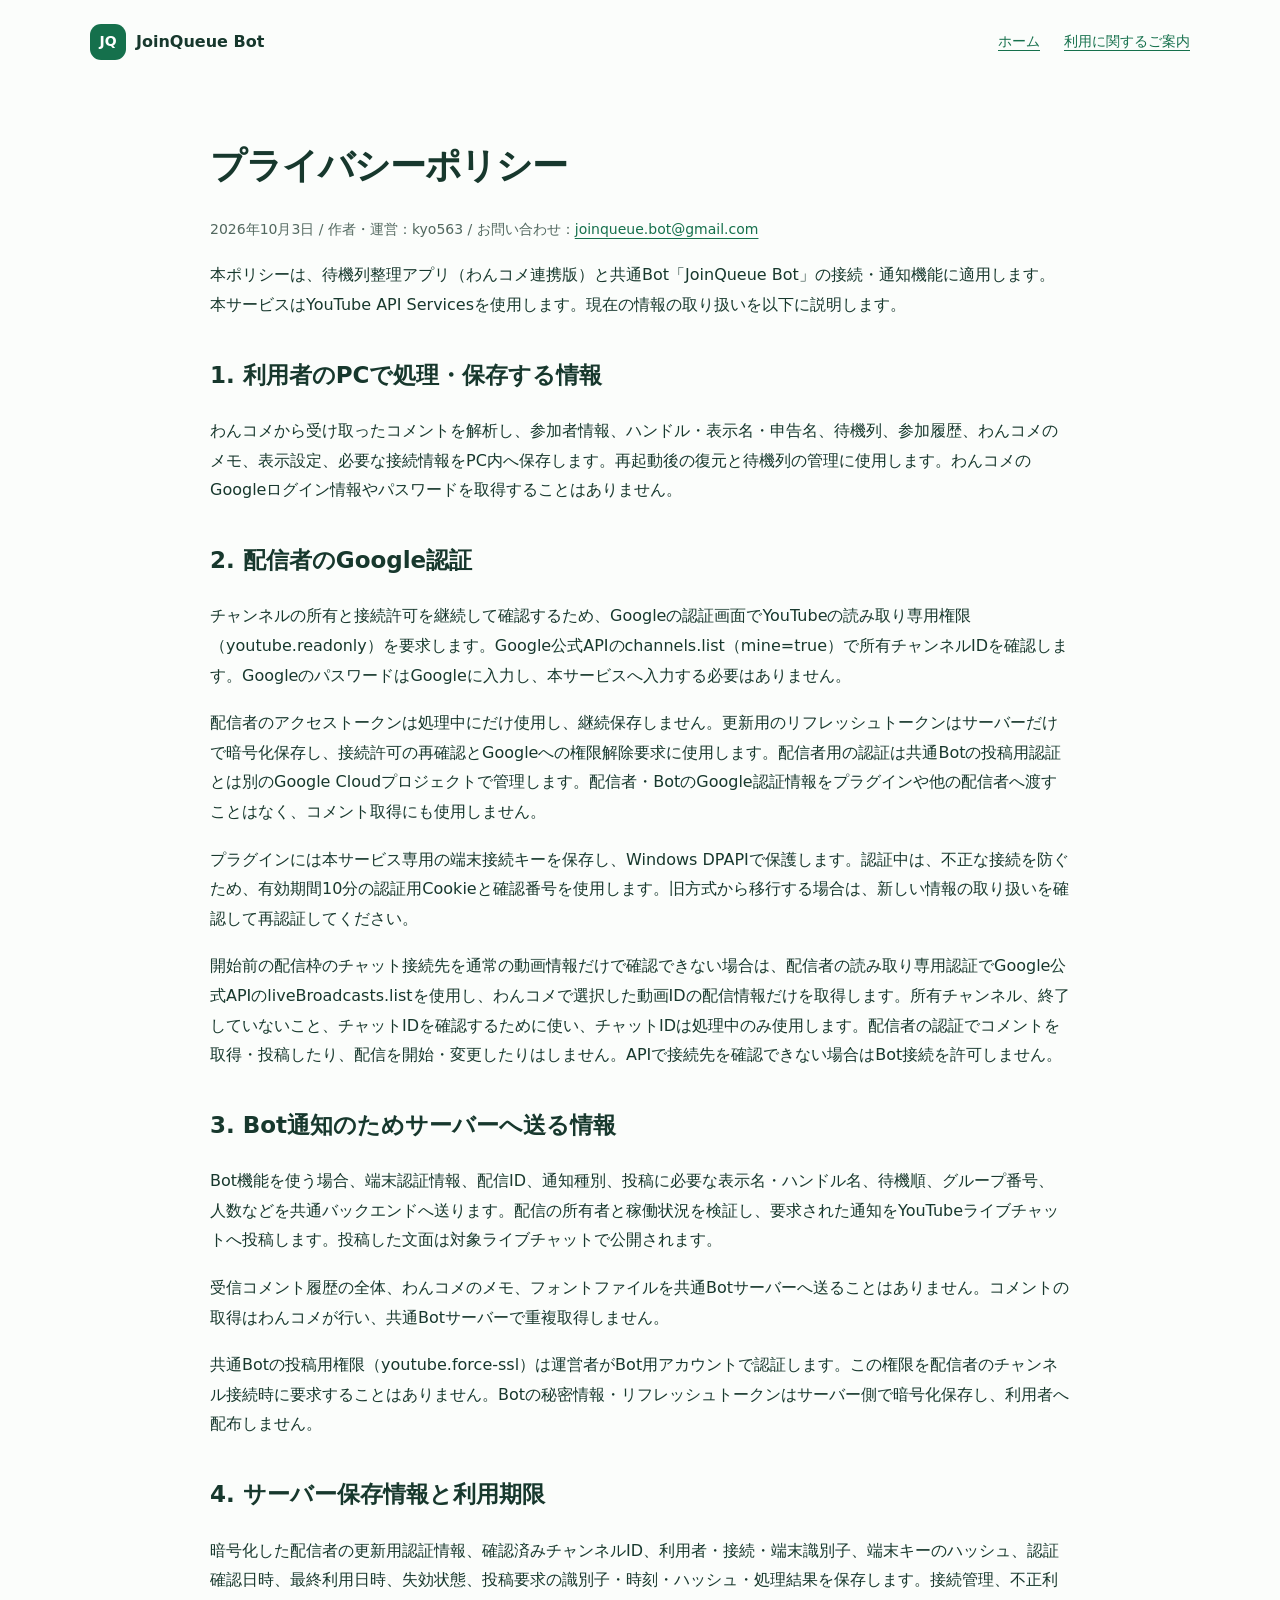
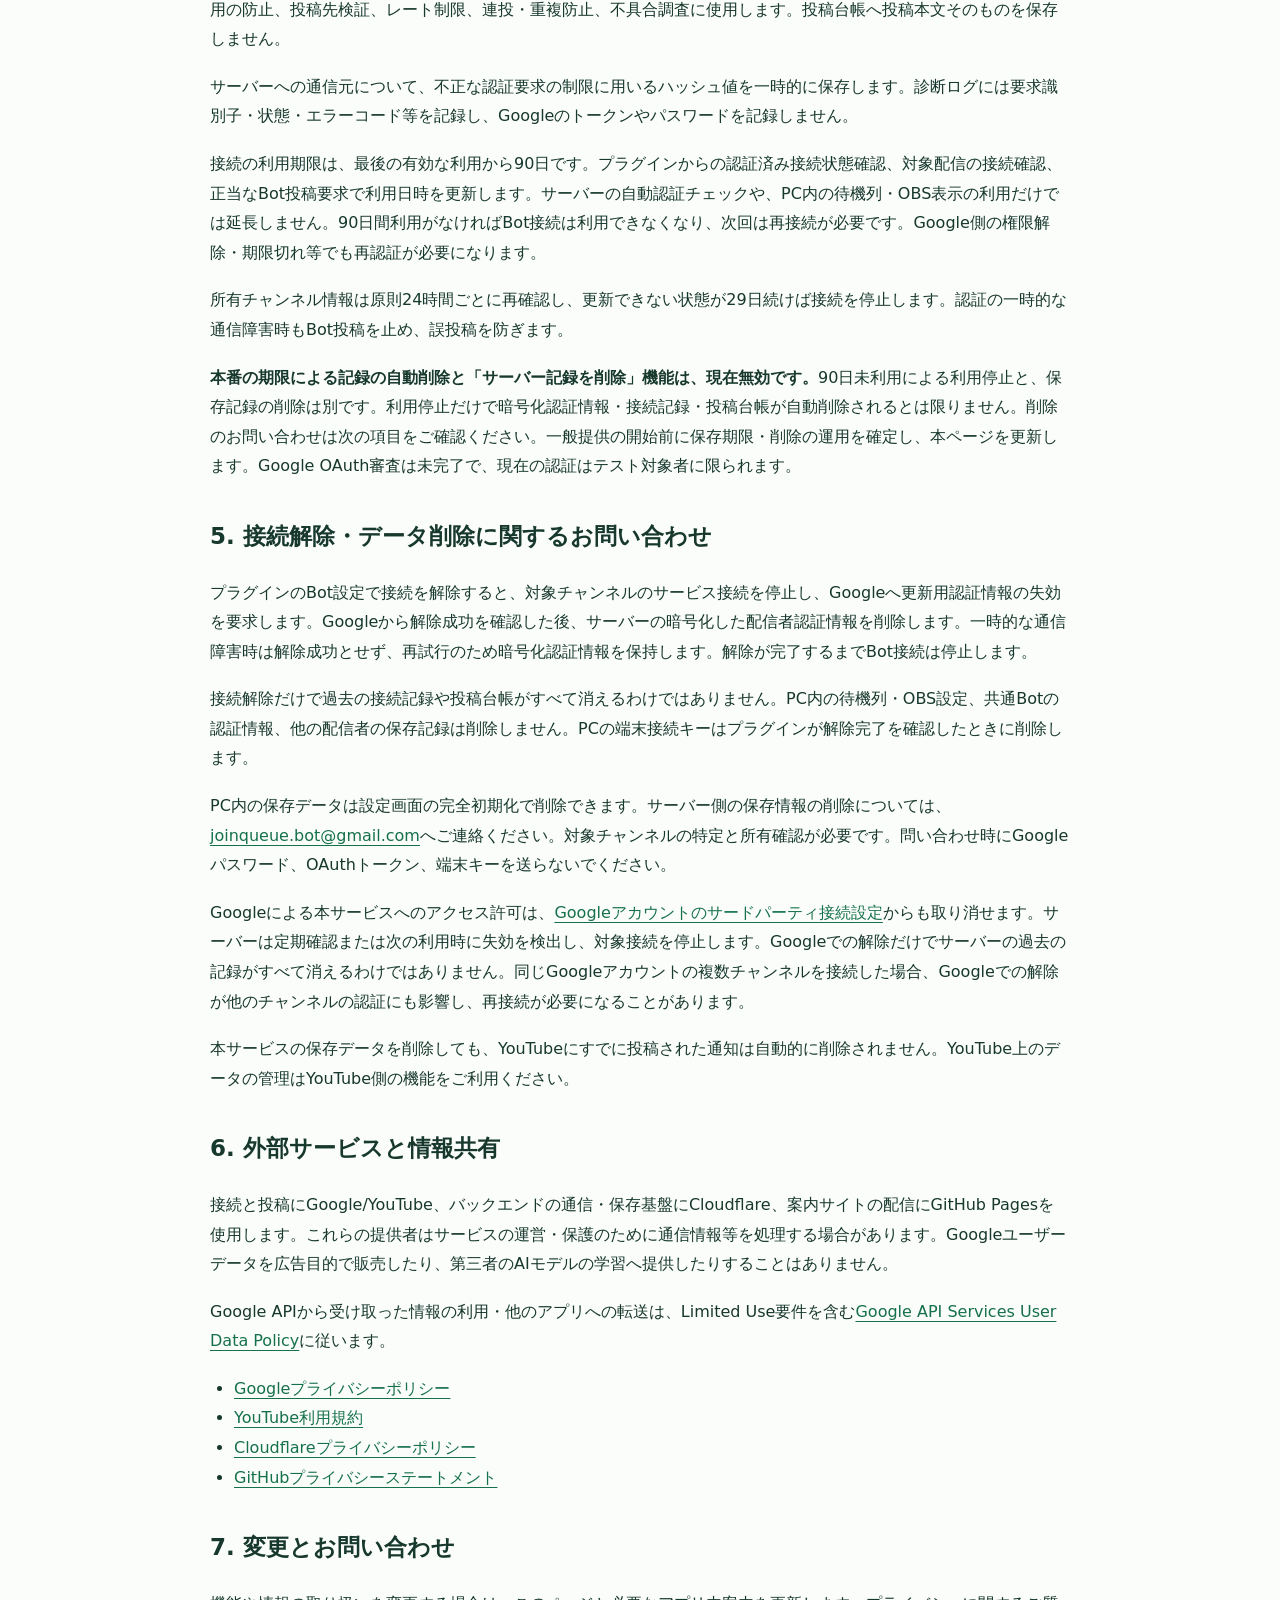
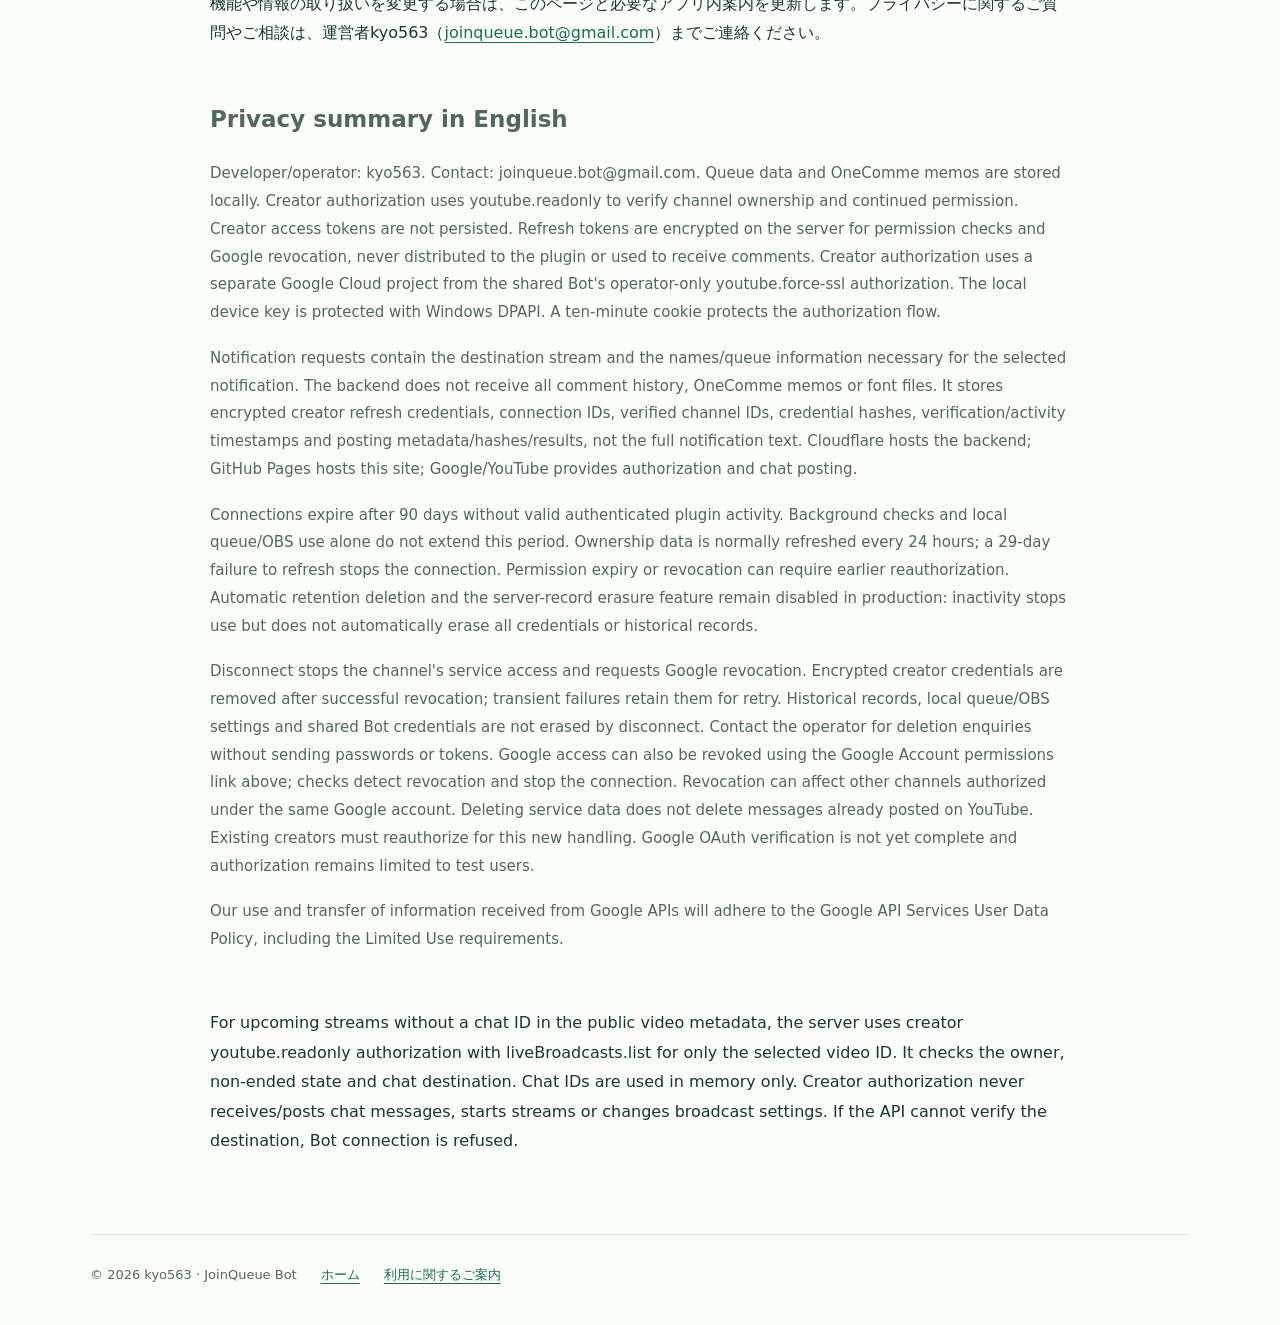
==== commit 470865c4: "docs: disclose readonly upcoming chat destination verification" ====
--- a/privacy.html
+++ b/privacy.html
@@ -3,10 +3,12 @@
 <body><header class="wrap nav"><a class="brand" href="./"><span class="mark" aria-hidden="true">JQ</span> JoinQueue Bot</a><nav><a href="./">ホーム</a><a href="terms.html">利用に関するご案内</a></nav></header><main class="wrap document"><h1>プライバシーポリシー</h1><p class="meta">2026年10月3日 / 作者・運営：kyo563 / お問い合わせ：<a href="mailto:joinqueue.bot@gmail.com">joinqueue.bot@gmail.com</a></p><p>本ポリシーは、待機列整理アプリ（わんコメ連携版）と共通Bot「JoinQueue Bot」の接続・通知機能に適用します。本サービスはYouTube API Servicesを使用します。現在の情報の取り扱いを以下に説明します。</p>
 <h2>1. 利用者のPCで処理・保存する情報</h2><p>わんコメから受け取ったコメントを解析し、参加者情報、ハンドル・表示名・申告名、待機列、参加履歴、わんコメのメモ、表示設定、必要な接続情報をPC内へ保存します。再起動後の復元と待機列の管理に使用します。わんコメのGoogleログイン情報やパスワードを取得することはありません。</p>
 <h2>2. 配信者のGoogle認証</h2><p>チャンネルの所有と接続許可を継続して確認するため、Googleの認証画面でYouTubeの読み取り専用権限（youtube.readonly）を要求します。Google公式APIのchannels.list（mine=true）で所有チャンネルIDを確認します。GoogleのパスワードはGoogleに入力し、本サービスへ入力する必要はありません。</p><p>配信者のアクセストークンは処理中にだけ使用し、継続保存しません。更新用のリフレッシュトークンはサーバーだけで暗号化保存し、接続許可の再確認とGoogleへの権限解除要求に使用します。配信者用の認証は共通Botの投稿用認証とは別のGoogle Cloudプロジェクトで管理します。配信者・BotのGoogle認証情報をプラグインや他の配信者へ渡すことはなく、コメント取得にも使用しません。</p><p>プラグインには本サービス専用の端末接続キーを保存し、Windows DPAPIで保護します。認証中は、不正な接続を防ぐため、有効期間10分の認証用Cookieと確認番号を使用します。旧方式から移行する場合は、新しい情報の取り扱いを確認して再認証してください。</p>
+<p>開始前の配信枠のチャット接続先を通常の動画情報だけで確認できない場合は、配信者の読み取り専用認証でGoogle公式APIのliveBroadcasts.listを使用し、わんコメで選択した動画IDの配信情報だけを取得します。所有チャンネル、終了していないこと、チャットIDを確認するために使い、チャットIDは処理中のみ使用します。配信者の認証でコメントを取得・投稿したり、配信を開始・変更したりはしません。APIで接続先を確認できない場合はBot接続を許可しません。</p>
 <h2>3. Bot通知のためサーバーへ送る情報</h2><p>Bot機能を使う場合、端末認証情報、配信ID、通知種別、投稿に必要な表示名・ハンドル名、待機順、グループ番号、人数などを共通バックエンドへ送ります。配信の所有者と稼働状況を検証し、要求された通知をYouTubeライブチャットへ投稿します。投稿した文面は対象ライブチャットで公開されます。</p><p>受信コメント履歴の全体、わんコメのメモ、フォントファイルを共通Botサーバーへ送ることはありません。コメントの取得はわんコメが行い、共通Botサーバーで重複取得しません。</p><p>共通Botの投稿用権限（youtube.force-ssl）は運営者がBot用アカウントで認証します。この権限を配信者のチャンネル接続時に要求することはありません。Botの秘密情報・リフレッシュトークンはサーバー側で暗号化保存し、利用者へ配布しません。</p>
 <h2>4. サーバー保存情報と利用期限</h2><p>暗号化した配信者の更新用認証情報、確認済みチャンネルID、利用者・接続・端末識別子、端末キーのハッシュ、認証確認日時、最終利用日時、失効状態、投稿要求の識別子・時刻・ハッシュ・処理結果を保存します。接続管理、不正利用の防止、投稿先検証、レート制限、連投・重複防止、不具合調査に使用します。投稿台帳へ投稿本文そのものを保存しません。</p><p>サーバーへの通信元について、不正な認証要求の制限に用いるハッシュ値を一時的に保存します。診断ログには要求識別子・状態・エラーコード等を記録し、Googleのトークンやパスワードを記録しません。</p><p>接続の利用期限は、最後の有効な利用から90日です。プラグインからの認証済み接続状態確認、対象配信の接続確認、正当なBot投稿要求で利用日時を更新します。サーバーの自動認証チェックや、PC内の待機列・OBS表示の利用だけでは延長しません。90日間利用がなければBot接続は利用できなくなり、次回は再接続が必要です。Google側の権限解除・期限切れ等でも再認証が必要になります。</p><p>所有チャンネル情報は原則24時間ごとに再確認し、更新できない状態が29日続けば接続を停止します。認証の一時的な通信障害時もBot投稿を止め、誤投稿を防ぎます。</p><p><strong>本番の期限による記録の自動削除と「サーバー記録を削除」機能は、現在無効です。</strong>90日未利用による利用停止と、保存記録の削除は別です。利用停止だけで暗号化認証情報・接続記録・投稿台帳が自動削除されるとは限りません。削除のお問い合わせは次の項目をご確認ください。一般提供の開始前に保存期限・削除の運用を確定し、本ページを更新します。Google OAuth審査は未完了で、現在の認証はテスト対象者に限られます。</p>
 <h2>5. 接続解除・データ削除に関するお問い合わせ</h2><p>プラグインのBot設定で接続を解除すると、対象チャンネルのサービス接続を停止し、Googleへ更新用認証情報の失効を要求します。Googleから解除成功を確認した後、サーバーの暗号化した配信者認証情報を削除します。一時的な通信障害時は解除成功とせず、再試行のため暗号化認証情報を保持します。解除が完了するまでBot接続は停止します。</p><p>接続解除だけで過去の接続記録や投稿台帳がすべて消えるわけではありません。PC内の待機列・OBS設定、共通Botの認証情報、他の配信者の保存記録は削除しません。PCの端末接続キーはプラグインが解除完了を確認したときに削除します。</p><p>PC内の保存データは設定画面の完全初期化で削除できます。サーバー側の保存情報の削除については、<a href="mailto:joinqueue.bot@gmail.com">joinqueue.bot@gmail.com</a>へご連絡ください。対象チャンネルの特定と所有確認が必要です。問い合わせ時にGoogleパスワード、OAuthトークン、端末キーを送らないでください。</p><p>Googleによる本サービスへのアクセス許可は、<a href="https://security.google.com/settings/security/permissions">Googleアカウントのサードパーティ接続設定</a>からも取り消せます。サーバーは定期確認または次の利用時に失効を検出し、対象接続を停止します。Googleでの解除だけでサーバーの過去の記録がすべて消えるわけではありません。同じGoogleアカウントの複数チャンネルを接続した場合、Googleでの解除が他のチャンネルの認証にも影響し、再接続が必要になることがあります。</p><p>本サービスの保存データを削除しても、YouTubeにすでに投稿された通知は自動的に削除されません。YouTube上のデータの管理はYouTube側の機能をご利用ください。</p>
 <h2>6. 外部サービスと情報共有</h2><p>接続と投稿にGoogle/YouTube、バックエンドの通信・保存基盤にCloudflare、案内サイトの配信にGitHub Pagesを使用します。これらの提供者はサービスの運営・保護のために通信情報等を処理する場合があります。Googleユーザーデータを広告目的で販売したり、第三者のAIモデルの学習へ提供したりすることはありません。</p><p>Google APIから受け取った情報の利用・他のアプリへの転送は、Limited Use要件を含む<a href="https://developers.google.com/terms/api-services-user-data-policy">Google API Services User Data Policy</a>に従います。</p><ul><li><a href="https://policies.google.com/privacy">Googleプライバシーポリシー</a></li><li><a href="https://www.youtube.com/t/terms">YouTube利用規約</a></li><li><a href="https://www.cloudflare.com/privacypolicy/">Cloudflareプライバシーポリシー</a></li><li><a href="https://docs.github.com/en/site-policy/privacy-policies/github-general-privacy-statement">GitHubプライバシーステートメント</a></li></ul>
 <h2>7. 変更とお問い合わせ</h2><p>機能や情報の取り扱いを変更する場合は、このページと必要なアプリ内案内を更新します。プライバシーに関するご質問やご相談は、運営者kyo563（<a href="mailto:joinqueue.bot@gmail.com">joinqueue.bot@gmail.com</a>）までご連絡ください。</p>
 <section lang="en" class="english"><h2>Privacy summary in English</h2><p>Developer/operator: kyo563. Contact: joinqueue.bot@gmail.com. Queue data and OneComme memos are stored locally. Creator authorization uses youtube.readonly to verify channel ownership and continued permission. Creator access tokens are not persisted. Refresh tokens are encrypted on the server for permission checks and Google revocation, never distributed to the plugin or used to receive comments. Creator authorization uses a separate Google Cloud project from the shared Bot's operator-only youtube.force-ssl authorization. The local device key is protected with Windows DPAPI. A ten-minute cookie protects the authorization flow.</p><p>Notification requests contain the destination stream and the names/queue information necessary for the selected notification. The backend does not receive all comment history, OneComme memos or font files. It stores encrypted creator refresh credentials, connection IDs, verified channel IDs, credential hashes, verification/activity timestamps and posting metadata/hashes/results, not the full notification text. Cloudflare hosts the backend; GitHub Pages hosts this site; Google/YouTube provides authorization and chat posting.</p><p>Connections expire after 90 days without valid authenticated plugin activity. Background checks and local queue/OBS use alone do not extend this period. Ownership data is normally refreshed every 24 hours; a 29-day failure to refresh stops the connection. Permission expiry or revocation can require earlier reauthorization. Automatic retention deletion and the server-record erasure feature remain disabled in production: inactivity stops use but does not automatically erase all credentials or historical records.</p><p>Disconnect stops the channel's service access and requests Google revocation. Encrypted creator credentials are removed after successful revocation; transient failures retain them for retry. Historical records, local queue/OBS settings and shared Bot credentials are not erased by disconnect. Contact the operator for deletion enquiries without sending passwords or tokens. Google access can also be revoked using the Google Account permissions link above; checks detect revocation and stop the connection. Revocation can affect other channels authorized under the same Google account. Deleting service data does not delete messages already posted on YouTube. Existing creators must reauthorize for this new handling. Google OAuth verification is not yet complete and authorization remains limited to test users.</p><p>Our use and transfer of information received from Google APIs will adhere to the Google API Services User Data Policy, including the Limited Use requirements.</p></section>
+<p lang="en">For upcoming streams without a chat ID in the public video metadata, the server uses creator youtube.readonly authorization with liveBroadcasts.list for only the selected video ID. It checks the owner, non-ended state and chat destination. Chat IDs are used in memory only. Creator authorization never receives/posts chat messages, starts streams or changes broadcast settings. If the API cannot verify the destination, Bot connection is refused.</p>
 </main><footer class="wrap"><span>© 2026 kyo563 · JoinQueue Bot</span><a href="./">ホーム</a><a href="terms.html">利用に関するご案内</a></footer></body></html>
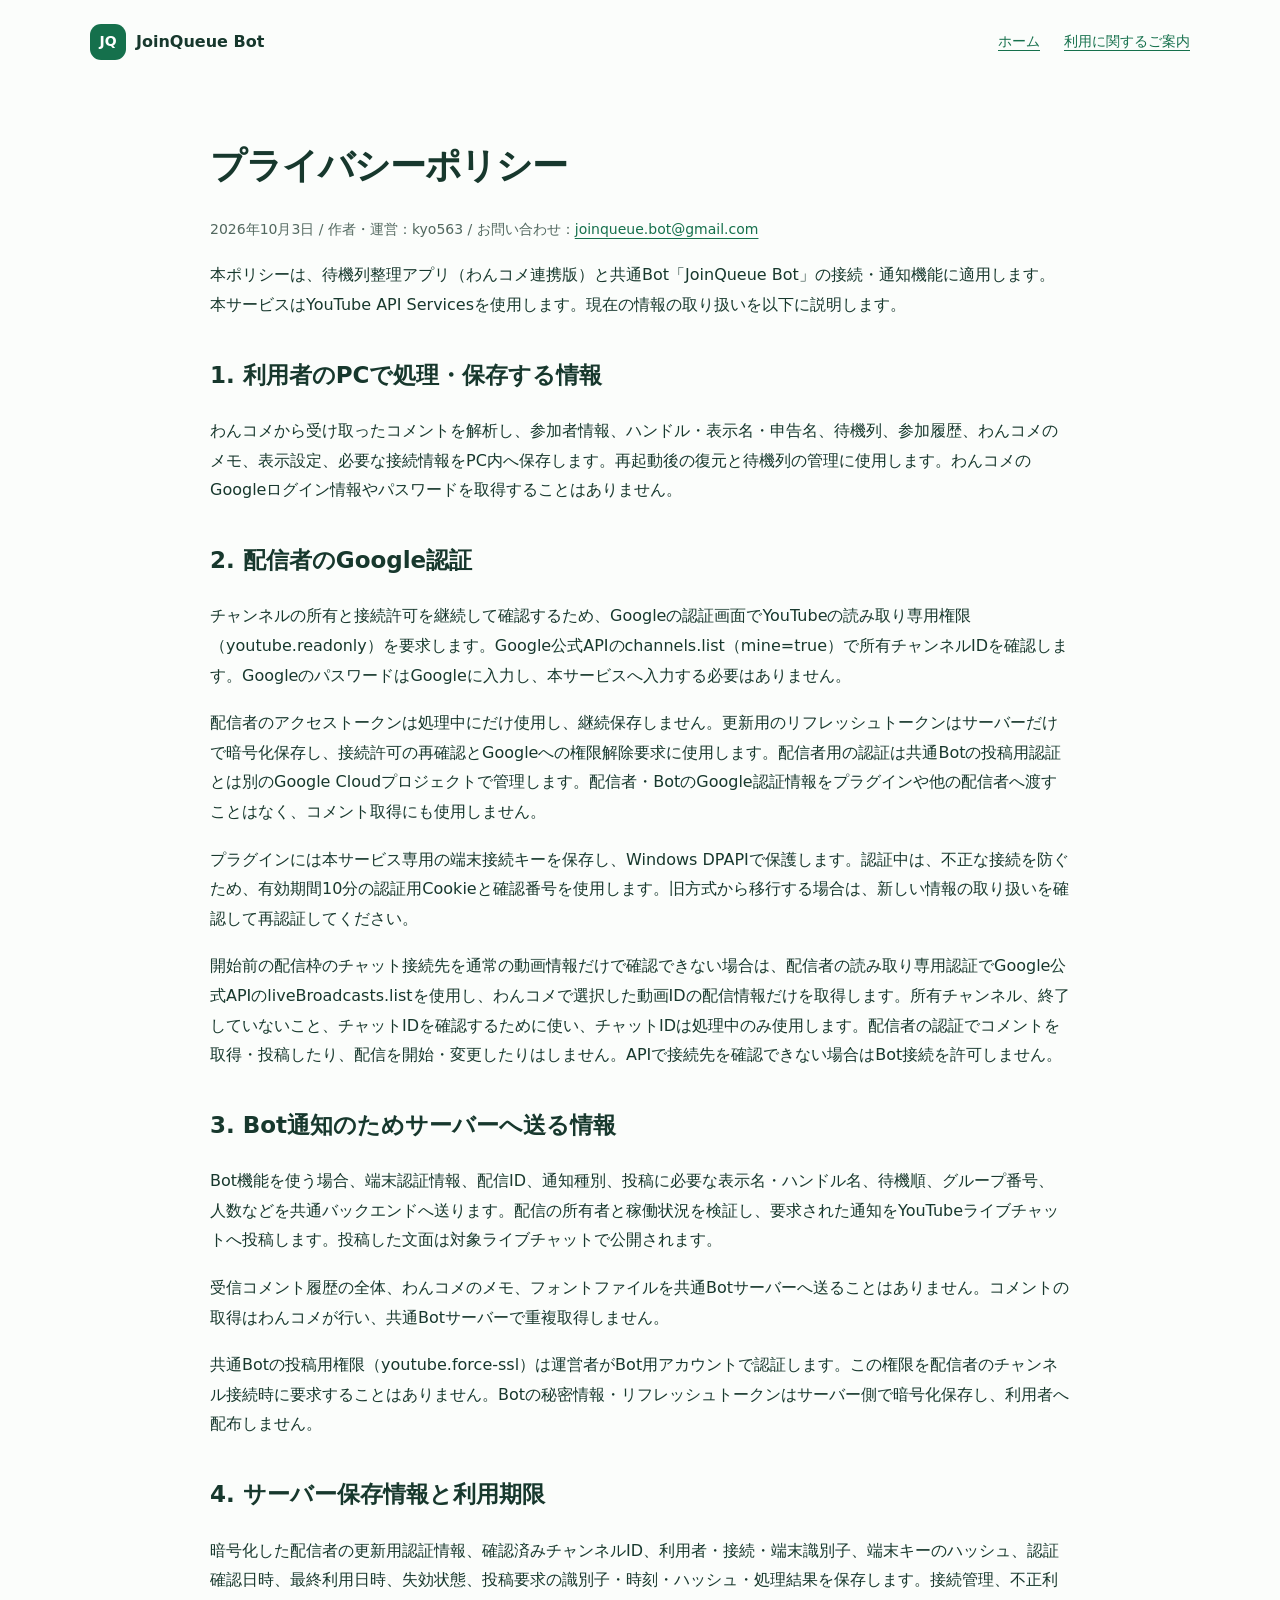
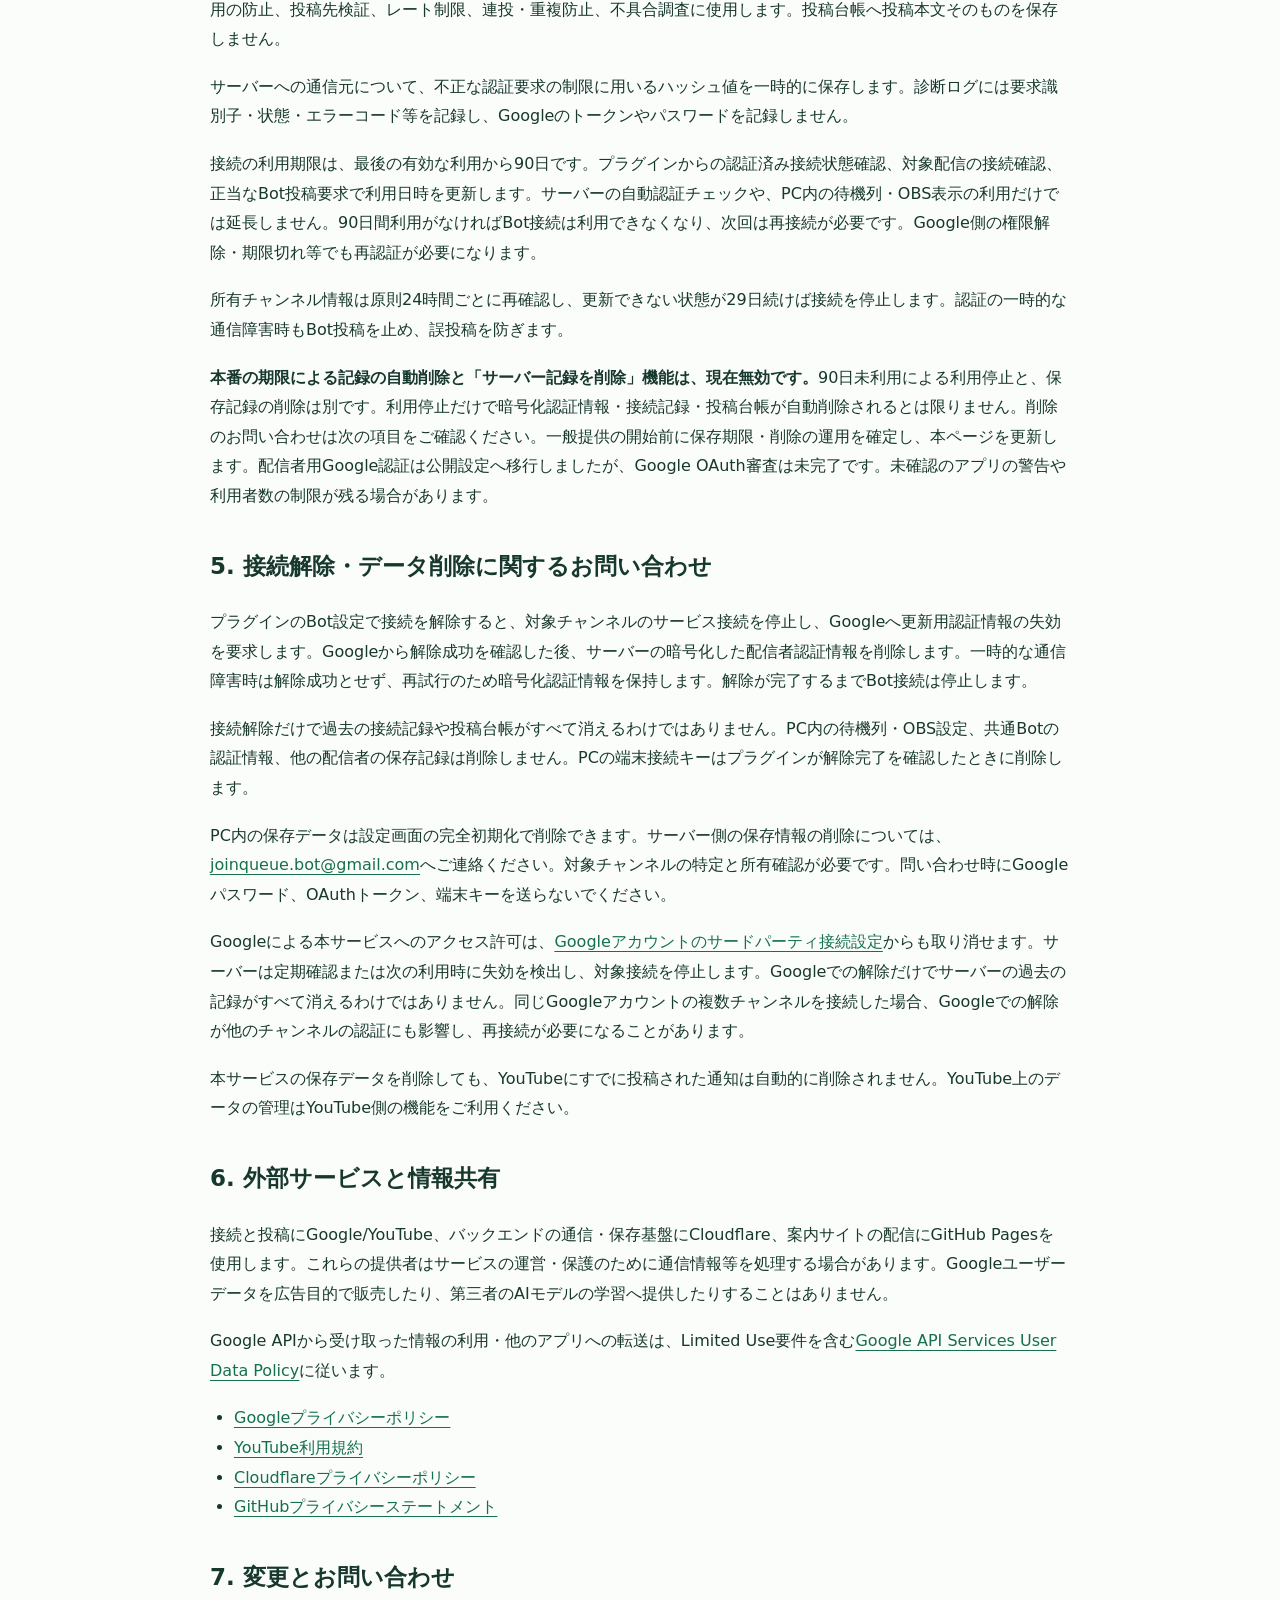
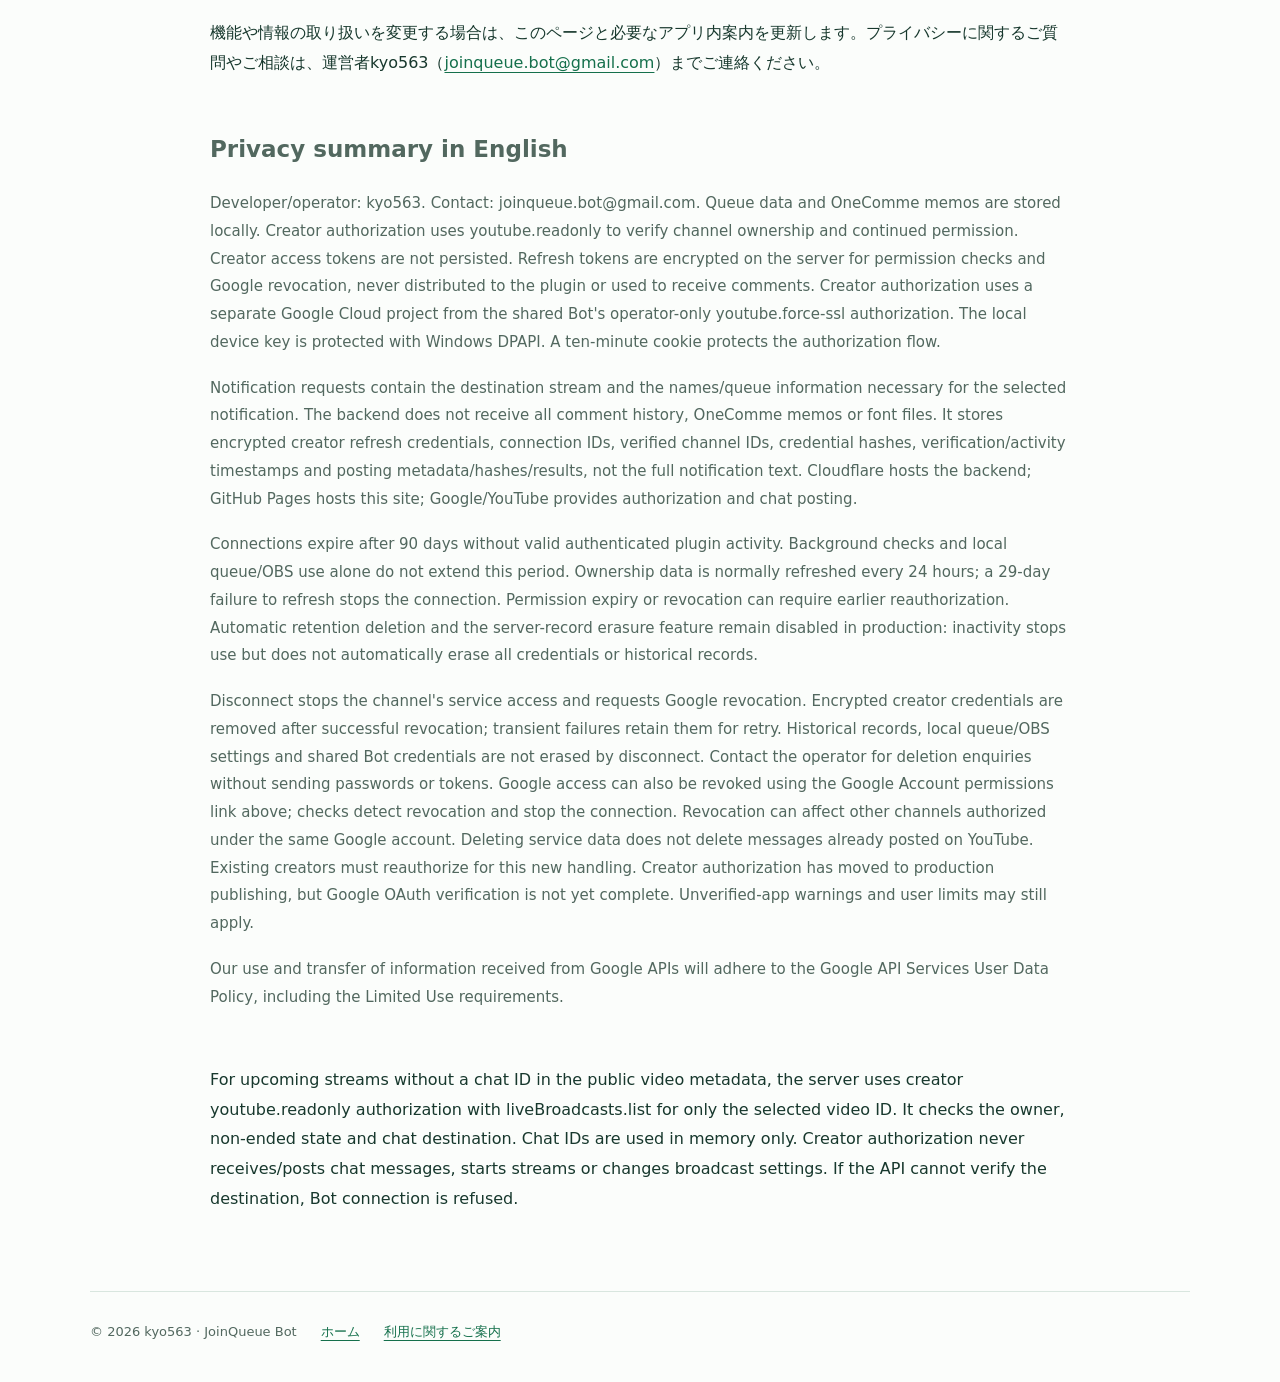
==== commit 7a0fe49c: "docs: reflect creator OAuth production publishing status" ====
--- a/privacy.html
+++ b/privacy.html
@@ -5,10 +5,10 @@
 <h2>2. 配信者のGoogle認証</h2><p>チャンネルの所有と接続許可を継続して確認するため、Googleの認証画面でYouTubeの読み取り専用権限（youtube.readonly）を要求します。Google公式APIのchannels.list（mine=true）で所有チャンネルIDを確認します。GoogleのパスワードはGoogleに入力し、本サービスへ入力する必要はありません。</p><p>配信者のアクセストークンは処理中にだけ使用し、継続保存しません。更新用のリフレッシュトークンはサーバーだけで暗号化保存し、接続許可の再確認とGoogleへの権限解除要求に使用します。配信者用の認証は共通Botの投稿用認証とは別のGoogle Cloudプロジェクトで管理します。配信者・BotのGoogle認証情報をプラグインや他の配信者へ渡すことはなく、コメント取得にも使用しません。</p><p>プラグインには本サービス専用の端末接続キーを保存し、Windows DPAPIで保護します。認証中は、不正な接続を防ぐため、有効期間10分の認証用Cookieと確認番号を使用します。旧方式から移行する場合は、新しい情報の取り扱いを確認して再認証してください。</p>
 <p>開始前の配信枠のチャット接続先を通常の動画情報だけで確認できない場合は、配信者の読み取り専用認証でGoogle公式APIのliveBroadcasts.listを使用し、わんコメで選択した動画IDの配信情報だけを取得します。所有チャンネル、終了していないこと、チャットIDを確認するために使い、チャットIDは処理中のみ使用します。配信者の認証でコメントを取得・投稿したり、配信を開始・変更したりはしません。APIで接続先を確認できない場合はBot接続を許可しません。</p>
 <h2>3. Bot通知のためサーバーへ送る情報</h2><p>Bot機能を使う場合、端末認証情報、配信ID、通知種別、投稿に必要な表示名・ハンドル名、待機順、グループ番号、人数などを共通バックエンドへ送ります。配信の所有者と稼働状況を検証し、要求された通知をYouTubeライブチャットへ投稿します。投稿した文面は対象ライブチャットで公開されます。</p><p>受信コメント履歴の全体、わんコメのメモ、フォントファイルを共通Botサーバーへ送ることはありません。コメントの取得はわんコメが行い、共通Botサーバーで重複取得しません。</p><p>共通Botの投稿用権限（youtube.force-ssl）は運営者がBot用アカウントで認証します。この権限を配信者のチャンネル接続時に要求することはありません。Botの秘密情報・リフレッシュトークンはサーバー側で暗号化保存し、利用者へ配布しません。</p>
-<h2>4. サーバー保存情報と利用期限</h2><p>暗号化した配信者の更新用認証情報、確認済みチャンネルID、利用者・接続・端末識別子、端末キーのハッシュ、認証確認日時、最終利用日時、失効状態、投稿要求の識別子・時刻・ハッシュ・処理結果を保存します。接続管理、不正利用の防止、投稿先検証、レート制限、連投・重複防止、不具合調査に使用します。投稿台帳へ投稿本文そのものを保存しません。</p><p>サーバーへの通信元について、不正な認証要求の制限に用いるハッシュ値を一時的に保存します。診断ログには要求識別子・状態・エラーコード等を記録し、Googleのトークンやパスワードを記録しません。</p><p>接続の利用期限は、最後の有効な利用から90日です。プラグインからの認証済み接続状態確認、対象配信の接続確認、正当なBot投稿要求で利用日時を更新します。サーバーの自動認証チェックや、PC内の待機列・OBS表示の利用だけでは延長しません。90日間利用がなければBot接続は利用できなくなり、次回は再接続が必要です。Google側の権限解除・期限切れ等でも再認証が必要になります。</p><p>所有チャンネル情報は原則24時間ごとに再確認し、更新できない状態が29日続けば接続を停止します。認証の一時的な通信障害時もBot投稿を止め、誤投稿を防ぎます。</p><p><strong>本番の期限による記録の自動削除と「サーバー記録を削除」機能は、現在無効です。</strong>90日未利用による利用停止と、保存記録の削除は別です。利用停止だけで暗号化認証情報・接続記録・投稿台帳が自動削除されるとは限りません。削除のお問い合わせは次の項目をご確認ください。一般提供の開始前に保存期限・削除の運用を確定し、本ページを更新します。Google OAuth審査は未完了で、現在の認証はテスト対象者に限られます。</p>
+<h2>4. サーバー保存情報と利用期限</h2><p>暗号化した配信者の更新用認証情報、確認済みチャンネルID、利用者・接続・端末識別子、端末キーのハッシュ、認証確認日時、最終利用日時、失効状態、投稿要求の識別子・時刻・ハッシュ・処理結果を保存します。接続管理、不正利用の防止、投稿先検証、レート制限、連投・重複防止、不具合調査に使用します。投稿台帳へ投稿本文そのものを保存しません。</p><p>サーバーへの通信元について、不正な認証要求の制限に用いるハッシュ値を一時的に保存します。診断ログには要求識別子・状態・エラーコード等を記録し、Googleのトークンやパスワードを記録しません。</p><p>接続の利用期限は、最後の有効な利用から90日です。プラグインからの認証済み接続状態確認、対象配信の接続確認、正当なBot投稿要求で利用日時を更新します。サーバーの自動認証チェックや、PC内の待機列・OBS表示の利用だけでは延長しません。90日間利用がなければBot接続は利用できなくなり、次回は再接続が必要です。Google側の権限解除・期限切れ等でも再認証が必要になります。</p><p>所有チャンネル情報は原則24時間ごとに再確認し、更新できない状態が29日続けば接続を停止します。認証の一時的な通信障害時もBot投稿を止め、誤投稿を防ぎます。</p><p><strong>本番の期限による記録の自動削除と「サーバー記録を削除」機能は、現在無効です。</strong>90日未利用による利用停止と、保存記録の削除は別です。利用停止だけで暗号化認証情報・接続記録・投稿台帳が自動削除されるとは限りません。削除のお問い合わせは次の項目をご確認ください。一般提供の開始前に保存期限・削除の運用を確定し、本ページを更新します。配信者用Google認証は公開設定へ移行しましたが、Google OAuth審査は未完了です。未確認のアプリの警告や利用者数の制限が残る場合があります。</p>
 <h2>5. 接続解除・データ削除に関するお問い合わせ</h2><p>プラグインのBot設定で接続を解除すると、対象チャンネルのサービス接続を停止し、Googleへ更新用認証情報の失効を要求します。Googleから解除成功を確認した後、サーバーの暗号化した配信者認証情報を削除します。一時的な通信障害時は解除成功とせず、再試行のため暗号化認証情報を保持します。解除が完了するまでBot接続は停止します。</p><p>接続解除だけで過去の接続記録や投稿台帳がすべて消えるわけではありません。PC内の待機列・OBS設定、共通Botの認証情報、他の配信者の保存記録は削除しません。PCの端末接続キーはプラグインが解除完了を確認したときに削除します。</p><p>PC内の保存データは設定画面の完全初期化で削除できます。サーバー側の保存情報の削除については、<a href="mailto:joinqueue.bot@gmail.com">joinqueue.bot@gmail.com</a>へご連絡ください。対象チャンネルの特定と所有確認が必要です。問い合わせ時にGoogleパスワード、OAuthトークン、端末キーを送らないでください。</p><p>Googleによる本サービスへのアクセス許可は、<a href="https://security.google.com/settings/security/permissions">Googleアカウントのサードパーティ接続設定</a>からも取り消せます。サーバーは定期確認または次の利用時に失効を検出し、対象接続を停止します。Googleでの解除だけでサーバーの過去の記録がすべて消えるわけではありません。同じGoogleアカウントの複数チャンネルを接続した場合、Googleでの解除が他のチャンネルの認証にも影響し、再接続が必要になることがあります。</p><p>本サービスの保存データを削除しても、YouTubeにすでに投稿された通知は自動的に削除されません。YouTube上のデータの管理はYouTube側の機能をご利用ください。</p>
 <h2>6. 外部サービスと情報共有</h2><p>接続と投稿にGoogle/YouTube、バックエンドの通信・保存基盤にCloudflare、案内サイトの配信にGitHub Pagesを使用します。これらの提供者はサービスの運営・保護のために通信情報等を処理する場合があります。Googleユーザーデータを広告目的で販売したり、第三者のAIモデルの学習へ提供したりすることはありません。</p><p>Google APIから受け取った情報の利用・他のアプリへの転送は、Limited Use要件を含む<a href="https://developers.google.com/terms/api-services-user-data-policy">Google API Services User Data Policy</a>に従います。</p><ul><li><a href="https://policies.google.com/privacy">Googleプライバシーポリシー</a></li><li><a href="https://www.youtube.com/t/terms">YouTube利用規約</a></li><li><a href="https://www.cloudflare.com/privacypolicy/">Cloudflareプライバシーポリシー</a></li><li><a href="https://docs.github.com/en/site-policy/privacy-policies/github-general-privacy-statement">GitHubプライバシーステートメント</a></li></ul>
 <h2>7. 変更とお問い合わせ</h2><p>機能や情報の取り扱いを変更する場合は、このページと必要なアプリ内案内を更新します。プライバシーに関するご質問やご相談は、運営者kyo563（<a href="mailto:joinqueue.bot@gmail.com">joinqueue.bot@gmail.com</a>）までご連絡ください。</p>
-<section lang="en" class="english"><h2>Privacy summary in English</h2><p>Developer/operator: kyo563. Contact: joinqueue.bot@gmail.com. Queue data and OneComme memos are stored locally. Creator authorization uses youtube.readonly to verify channel ownership and continued permission. Creator access tokens are not persisted. Refresh tokens are encrypted on the server for permission checks and Google revocation, never distributed to the plugin or used to receive comments. Creator authorization uses a separate Google Cloud project from the shared Bot's operator-only youtube.force-ssl authorization. The local device key is protected with Windows DPAPI. A ten-minute cookie protects the authorization flow.</p><p>Notification requests contain the destination stream and the names/queue information necessary for the selected notification. The backend does not receive all comment history, OneComme memos or font files. It stores encrypted creator refresh credentials, connection IDs, verified channel IDs, credential hashes, verification/activity timestamps and posting metadata/hashes/results, not the full notification text. Cloudflare hosts the backend; GitHub Pages hosts this site; Google/YouTube provides authorization and chat posting.</p><p>Connections expire after 90 days without valid authenticated plugin activity. Background checks and local queue/OBS use alone do not extend this period. Ownership data is normally refreshed every 24 hours; a 29-day failure to refresh stops the connection. Permission expiry or revocation can require earlier reauthorization. Automatic retention deletion and the server-record erasure feature remain disabled in production: inactivity stops use but does not automatically erase all credentials or historical records.</p><p>Disconnect stops the channel's service access and requests Google revocation. Encrypted creator credentials are removed after successful revocation; transient failures retain them for retry. Historical records, local queue/OBS settings and shared Bot credentials are not erased by disconnect. Contact the operator for deletion enquiries without sending passwords or tokens. Google access can also be revoked using the Google Account permissions link above; checks detect revocation and stop the connection. Revocation can affect other channels authorized under the same Google account. Deleting service data does not delete messages already posted on YouTube. Existing creators must reauthorize for this new handling. Google OAuth verification is not yet complete and authorization remains limited to test users.</p><p>Our use and transfer of information received from Google APIs will adhere to the Google API Services User Data Policy, including the Limited Use requirements.</p></section>
+<section lang="en" class="english"><h2>Privacy summary in English</h2><p>Developer/operator: kyo563. Contact: joinqueue.bot@gmail.com. Queue data and OneComme memos are stored locally. Creator authorization uses youtube.readonly to verify channel ownership and continued permission. Creator access tokens are not persisted. Refresh tokens are encrypted on the server for permission checks and Google revocation, never distributed to the plugin or used to receive comments. Creator authorization uses a separate Google Cloud project from the shared Bot's operator-only youtube.force-ssl authorization. The local device key is protected with Windows DPAPI. A ten-minute cookie protects the authorization flow.</p><p>Notification requests contain the destination stream and the names/queue information necessary for the selected notification. The backend does not receive all comment history, OneComme memos or font files. It stores encrypted creator refresh credentials, connection IDs, verified channel IDs, credential hashes, verification/activity timestamps and posting metadata/hashes/results, not the full notification text. Cloudflare hosts the backend; GitHub Pages hosts this site; Google/YouTube provides authorization and chat posting.</p><p>Connections expire after 90 days without valid authenticated plugin activity. Background checks and local queue/OBS use alone do not extend this period. Ownership data is normally refreshed every 24 hours; a 29-day failure to refresh stops the connection. Permission expiry or revocation can require earlier reauthorization. Automatic retention deletion and the server-record erasure feature remain disabled in production: inactivity stops use but does not automatically erase all credentials or historical records.</p><p>Disconnect stops the channel's service access and requests Google revocation. Encrypted creator credentials are removed after successful revocation; transient failures retain them for retry. Historical records, local queue/OBS settings and shared Bot credentials are not erased by disconnect. Contact the operator for deletion enquiries without sending passwords or tokens. Google access can also be revoked using the Google Account permissions link above; checks detect revocation and stop the connection. Revocation can affect other channels authorized under the same Google account. Deleting service data does not delete messages already posted on YouTube. Existing creators must reauthorize for this new handling. Creator authorization has moved to production publishing, but Google OAuth verification is not yet complete. Unverified-app warnings and user limits may still apply.</p><p>Our use and transfer of information received from Google APIs will adhere to the Google API Services User Data Policy, including the Limited Use requirements.</p></section>
 <p lang="en">For upcoming streams without a chat ID in the public video metadata, the server uses creator youtube.readonly authorization with liveBroadcasts.list for only the selected video ID. It checks the owner, non-ended state and chat destination. Chat IDs are used in memory only. Creator authorization never receives/posts chat messages, starts streams or changes broadcast settings. If the API cannot verify the destination, Bot connection is refused.</p>
 </main><footer class="wrap"><span>© 2026 kyo563 · JoinQueue Bot</span><a href="./">ホーム</a><a href="terms.html">利用に関するご案内</a></footer></body></html>
